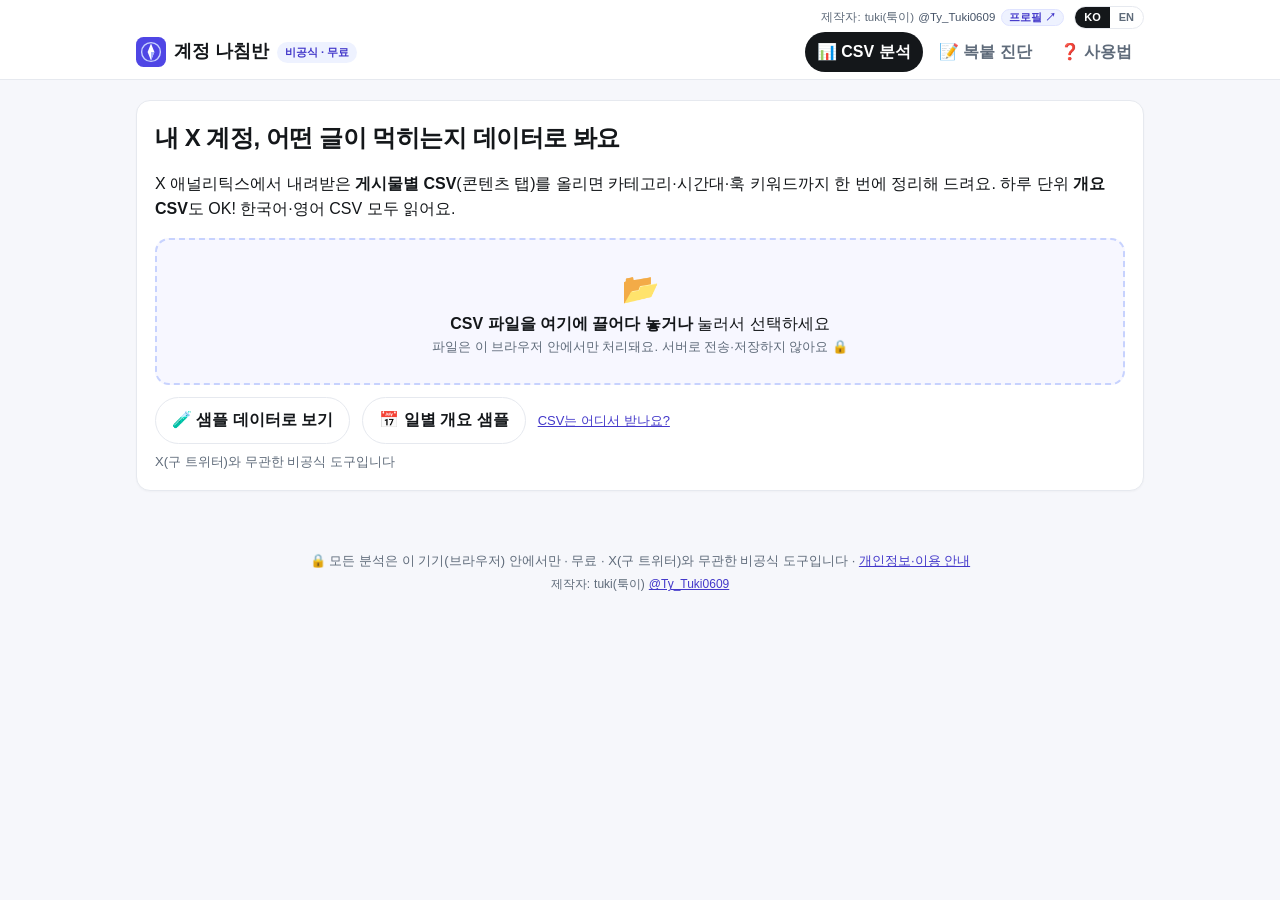
==== index.html @ ec32f2d4 "Publish Account Compass static site for GitHub Pages. Place the client-side site at the repository r" ====
<!doctype html>
<html lang="ko">
<head>
<meta charset="utf-8">
<meta name="viewport" content="width=device-width, initial-scale=1">
<title>계정 나침반 · X 애널리틱스 CSV 분석기 (비공식·무료)</title>
<meta name="description" content="X 애널리틱스 CSV를 브라우저 안에서만 분석해 계정 방향을 찾아주는 무료 비공식 도구. 파일은 어디에도 업로드되지 않아요.">
<link rel="icon" href="data:image/svg+xml,%3Csvg xmlns='http://www.w3.org/2000/svg' viewBox='0 0 32 32'%3E%3Crect width='32' height='32' rx='8' fill='%234f46e5'/%3E%3Cpath d='M16 6l4 10-4 10-4-10z' fill='%23fff'/%3E%3Cpath d='M16 16l4 0-4 10z' fill='%23c7d2fe'/%3E%3C/svg%3E">
<link rel="stylesheet" href="style.css">
</head>
<body>
<header class="top">
  <div class="wrap">
    <div class="topbar">
      <span class="credit"><span data-i18n="credit.by">제작자:</span> tuki(툭이) <span class="handle">@Ty_Tuki0609</span>
        <a class="credit-btn" href="https://x.com/Ty_Tuki0609" target="_blank" rel="noopener" data-i18n="credit.btn" data-i18n-title="credit.title">프로필 ↗</a></span>
      <div class="lang" data-lang-toggle role="group" aria-label="Language"></div>
    </div>
    <div class="top-in">
      <div class="brand"><span class="logo" aria-hidden="true"><svg viewBox="0 0 32 32" width="30" height="30"><rect width="32" height="32" rx="8" fill="#4f46e5"/><circle cx="16" cy="16" r="10" fill="none" stroke="#c7d2fe" stroke-width="1.5"/><path d="M16 7l3.6 9L16 25l-3.6-9z" fill="#fff"/><path d="M16 16h3.6L16 25z" fill="#a5b4fc"/></svg></span>
        <span data-i18n="brand.name">계정 나침반</span> <span class="tag" data-i18n="brand.tag">비공식 · 무료</span></div>
      <nav class="tabs" role="tablist">
        <button class="tab active" data-tab="csv" role="tab" aria-selected="true" data-i18n="tab.csv">📊 CSV 분석</button>
        <button class="tab" data-tab="diag" role="tab" aria-selected="false" data-i18n="tab.diag">📝 복붙 진단</button>
        <button class="tab" data-tab="help" role="tab" aria-selected="false" data-i18n="tab.help">❓ 사용법</button>
      </nav>
    </div>
  </div>
</header>
<noscript><div class="wrap"><div class="alert">이 도구는 JavaScript가 필요해요. / This tool needs JavaScript.</div></div></noscript>

<main class="wrap">
  <!-- CSV 분석 -->
  <section id="tab-csv" class="panel active">
    <div class="hero card">
      <h1 data-i18n="hero.h1"></h1>
      <p data-i18n-html="hero.p"></p>
      <div id="drop" class="drop" tabindex="0" role="button">
        <div class="drop-ic">📂</div>
        <div><b data-i18n="drop.title"></b> <span data-i18n="drop.title2"></span></div>
        <div class="muted small" data-i18n="drop.sub"></div>
        <input type="file" id="file" accept=".csv,text/csv,text/plain" hidden>
      </div>
      <div class="row gap wrap-row">
        <button id="btn-sample" class="btn ghost" data-sample="sample.csv" data-i18n="btn.sample"></button>
        <button id="btn-sample-ov" class="btn ghost" data-sample="sample_overview.csv" data-i18n="btn.sampleOv"></button>
        <a class="link small" href="#" data-goto="help" data-i18n="link.where"></a>
      </div>
      <p class="muted small unofficial" data-i18n="notice.unofficial"></p>
      <div id="csv-error" class="alert" hidden></div>
    </div>

    <div id="overview" hidden></div>

    <div id="results" hidden>
      <div id="sample-banner" class="banner" hidden data-i18n-html="results.sampleBanner"></div>
      <div id="col-info" class="muted small col-info"></div>
      <div id="reply-box" class="banner info" hidden></div>

      <h2 data-i18n="results.h.summary"></h2>
      <div id="summary" class="kpis"></div>

      <h2 data-i18n="results.h.suggest"></h2>
      <div id="suggest" class="cards2"></div>

      <h2 data-i18n="results.h.series"></h2>
      <div id="series" class="cards3"></div>

      <h2 data-i18n="results.h.cat"></h2>
      <p class="muted small" data-i18n="results.catNote"></p>
      <div id="cat-chart" class="chart"></div>
      <div class="tbl-wrap"><table id="cat-table" class="tbl"></table></div>

      <h2 data-i18n="results.h.rank"></h2>
      <div class="row gap wrap-row">
        <label class="small"><span data-i18n="rank.by"></span>
          <select id="rank-metric">
            <option value="imp" data-i18n="metric.imp"></option>
            <option value="likes" data-i18n="metric.likes"></option>
            <option value="bm" data-i18n="metric.bm"></option>
            <option value="er" data-i18n="metric.er"></option>
            <option value="nf" data-i18n="metric.nf"></option>
            <option value="prof" data-i18n="metric.prof"></option>
          </select>
        </label>
      </div>
      <div class="cards2">
        <div class="card"><h3 data-i18n="rank.top"></h3><ol id="top5" class="posts"></ol></div>
        <div class="card"><h3 data-i18n="rank.bottom"></h3><ol id="bottom5" class="posts"></ol></div>
      </div>

      <h2 data-i18n="results.h.heat"></h2>
      <div class="row gap wrap-row">
        <label class="small"><span data-i18n="heat.by"></span>
          <select id="heat-metric">
            <option value="likes" data-i18n="heat.m.likes"></option>
            <option value="imp" data-i18n="heat.m.imp"></option>
            <option value="n" data-i18n="heat.m.n"></option>
          </select>
        </label>
        <span id="time-src" class="muted small"></span>
      </div>
      <div id="heatmap" class="heat-wrap"></div>
      <div id="hour-blocks" class="chart"></div>

      <h2 data-i18n="results.h.hooks"></h2>
      <p class="muted small" data-i18n="results.hookNote"></p>
      <div class="tbl-wrap"><table id="hook-table" class="tbl"></table></div>

      <p class="muted small foot-note" data-i18n="results.footnote"></p>
    </div>
  </section>

  <!-- 복붙 진단 -->
  <section id="tab-diag" class="panel">
    <div class="card">
      <h1 data-i18n="diag.h1"></h1>
      <p data-i18n="diag.p"></p>
      <label class="lbl" for="d-text" data-i18n="diag.textLbl"></label>
      <textarea id="d-text" rows="8" data-i18n-placeholder="diag.placeholder"></textarea>
      <div class="counter muted small" id="d-count"></div>
      <div class="grid3">
        <label class="lbl"><span data-i18n="diag.hourLbl"></span>
          <select id="d-hour"></select>
        </label>
        <label class="lbl"><span data-i18n="diag.mediaLbl"></span>
          <select id="d-media">
            <option value="none" data-i18n="diag.media.optNone"></option>
            <option value="image" data-i18n="diag.media.optImage"></option>
            <option value="video" data-i18n="diag.media.optVideo"></option>
            <option value="gif" data-i18n="diag.media.optGif"></option>
          </select>
        </label>
        <label class="lbl"><span data-i18n="diag.kindLbl"></span>
          <select id="d-kind">
            <option value="post" data-i18n="diag.kind.post"></option>
            <option value="quote" data-i18n="diag.kind.quote"></option>
            <option value="thread" data-i18n="diag.kind.thread"></option>
          </select>
        </label>
      </div>
      <details class="opt">
        <summary data-i18n="diag.optSummary"></summary>
        <div class="grid3">
          <label class="lbl"><span data-i18n="diag.views"></span><input id="d-views" type="number" min="0" inputmode="numeric"></label>
          <label class="lbl"><span data-i18n="diag.likes"></span><input id="d-likes" type="number" min="0" inputmode="numeric"></label>
          <label class="lbl"><span data-i18n="diag.bm"></span><input id="d-bm" type="number" min="0" inputmode="numeric"></label>
        </div>
      </details>
      <div class="row gap"><button id="d-run" class="btn" data-i18n="diag.run"></button><button id="d-ex" class="btn ghost" data-i18n="diag.exBtn"></button></div>
    </div>
    <div id="d-result" hidden></div>
  </section>

  <!-- 사용법 -->
  <section id="tab-help" class="panel">
    <div class="card prose">
      <h1 data-i18n="howto.title"></h1>
      <p data-i18n-html="howto.intro"></p>
      <div class="paths">
        <a href="#path-a" class="path"><b data-i18n="howto.pathA.short"></b><span class="muted small" data-i18n="howto.pathA.who"></span></a>
        <a href="#path-b" class="path"><b data-i18n="howto.pathB.short"></b><span class="muted small" data-i18n="howto.pathB.who"></span></a>
      </div>
    </div>

    <h2 id="path-a" data-i18n="howto.pathA.h"></h2>
    <p class="ill-note" data-i18n="howto.illNote"></p>
    <ol class="steps">
      <li class="step card">
        <div class="step-n">1</div>
        <svg class="ill" viewBox="0 0 320 190" role="img" aria-hidden="true">
          <rect x="6" y="6" width="308" height="178" rx="10" fill="#fff" stroke="#cbd5e1"/>
          <path d="M6 16a10 10 0 0 1 10-10h288a10 10 0 0 1 10 10v16H6z" fill="#f1f5f9"/>
          <circle cx="20" cy="19" r="3.5" fill="#fca5a5"/><circle cx="31" cy="19" r="3.5" fill="#fcd34d"/><circle cx="42" cy="19" r="3.5" fill="#86efac"/>
          <rect x="56" y="11" width="190" height="16" rx="8" fill="#fff" stroke="#e2e8f0"/>
          <text x="66" y="22.5" font-size="9" fill="#475569">x.com/i/account_analytics</text>
          <text x="262" y="23" font-size="9" fill="#94a3b8" data-i18n="ill.pc">PC</text>
          <line x1="88" y1="32" x2="88" y2="184" stroke="#e2e8f0"/>
          <rect x="16" y="44" width="56" height="7" rx="3.5" fill="#e2e8f0"/><rect x="16" y="60" width="48" height="7" rx="3.5" fill="#e2e8f0"/><rect x="16" y="76" width="52" height="7" rx="3.5" fill="#e2e8f0"/>
          <rect x="12" y="90" width="72" height="20" rx="10" fill="#eef2ff" stroke="#4f46e5" stroke-width="1.5"/>
          <rect x="19" y="101" width="3" height="5" fill="#4f46e5"/><rect x="24" y="97" width="3" height="9" fill="#4f46e5"/><rect x="29" y="94" width="3" height="12" fill="#4f46e5"/>
          <text x="37" y="104" font-size="9" font-weight="700" fill="#3730a3" data-i18n="ill.analytics">애널리틱스</text>
          <rect x="16" y="120" width="44" height="7" rx="3.5" fill="#e2e8f0"/>
          <rect x="100" y="44" width="62" height="38" rx="6" fill="#f8fafc" stroke="#e2e8f0"/><rect x="170" y="44" width="62" height="38" rx="6" fill="#f8fafc" stroke="#e2e8f0"/><rect x="240" y="44" width="62" height="38" rx="6" fill="#f8fafc" stroke="#e2e8f0"/>
          <rect x="108" y="52" width="30" height="5" rx="2.5" fill="#cbd5e1"/><rect x="108" y="64" width="40" height="9" rx="3" fill="#94a3b8"/>
          <rect x="178" y="52" width="30" height="5" rx="2.5" fill="#cbd5e1"/><rect x="178" y="64" width="36" height="9" rx="3" fill="#94a3b8"/>
          <rect x="248" y="52" width="30" height="5" rx="2.5" fill="#cbd5e1"/><rect x="248" y="64" width="42" height="9" rx="3" fill="#94a3b8"/>
          <polyline points="102,160 130,140 158,148 186,118 214,128 242,104 270,112 300,96" fill="none" stroke="#a5b4fc" stroke-width="3" stroke-linecap="round" stroke-linejoin="round"/>
          <path d="M70 112l0 20 5-5 4 9 4-2-4-9 7 0z" fill="#111827" stroke="#fff" stroke-width="1.2"/>
        </svg>
        <h3 data-i18n="howto.a1.t"></h3><p class="small" data-i18n-html="howto.a1.d"></p>
      </li>
      <li class="step card">
        <div class="step-n">2</div>
        <svg class="ill" viewBox="0 0 320 190" role="img" aria-hidden="true">
          <rect x="6" y="6" width="308" height="178" rx="10" fill="#fff" stroke="#cbd5e1"/>
          <rect x="22" y="20" width="96" height="28" rx="14" fill="#f1f5f9"/>
          <text x="70" y="38" font-size="11" text-anchor="middle" fill="#475569" data-i18n="ill.overview">개요</text>
          <rect x="126" y="20" width="96" height="28" rx="14" fill="#eef2ff" stroke="#4f46e5" stroke-width="2"/>
          <text x="174" y="38" font-size="11" font-weight="700" text-anchor="middle" fill="#3730a3" data-i18n="ill.content">콘텐츠</text>
          <rect x="230" y="20" width="70" height="28" rx="14" fill="#f8fafc" stroke="#e2e8f0" stroke-dasharray="3 3"/>
          <g fill="#e2e8f0"><rect x="22" y="64" width="276" height="1"/><rect x="22" y="94" width="276" height="1"/><rect x="22" y="124" width="276" height="1"/><rect x="22" y="154" width="276" height="1"/></g>
          <g fill="#cbd5e1"><rect x="22" y="74" width="150" height="8" rx="4"/><rect x="22" y="104" width="120" height="8" rx="4"/><rect x="22" y="134" width="160" height="8" rx="4"/><rect x="22" y="164" width="100" height="8" rx="4"/></g>
          <g fill="#94a3b8"><rect x="214" y="74" width="30" height="8" rx="4"/><rect x="258" y="74" width="40" height="8" rx="4"/><rect x="214" y="104" width="30" height="8" rx="4"/><rect x="258" y="104" width="40" height="8" rx="4"/><rect x="214" y="134" width="30" height="8" rx="4"/><rect x="258" y="134" width="40" height="8" rx="4"/><rect x="214" y="164" width="30" height="8" rx="4"/><rect x="258" y="164" width="40" height="8" rx="4"/></g>
          <path d="M196 40l0 20 5-5 4 9 4-2-4-9 7 0z" fill="#111827" stroke="#fff" stroke-width="1.2"/>
        </svg>
        <h3 data-i18n="howto.a2.t"></h3><p class="small" data-i18n-html="howto.a2.d"></p>
      </li>
      <li class="step card">
        <div class="step-n">3</div>
        <svg class="ill" viewBox="0 0 320 190" role="img" aria-hidden="true">
          <rect x="6" y="6" width="308" height="178" rx="10" fill="#fff" stroke="#cbd5e1"/>
          <rect x="22" y="22" width="110" height="28" rx="8" fill="#fff" stroke="#cbd5e1"/>
          <text x="32" y="40" font-size="10.5" fill="#334155" data-i18n="ill.period">최근 28일</text><path d="M118 33l4 5 4-5" fill="none" stroke="#64748b" stroke-width="1.6"/>
          <rect x="190" y="20" width="110" height="32" rx="16" fill="#4f46e5"/>
          <path d="M208 28v10m-4-4l4 4 4-4M203 42h10" fill="none" stroke="#fff" stroke-width="1.8" stroke-linecap="round" stroke-linejoin="round"/>
          <text x="222" y="40" font-size="11" font-weight="700" fill="#fff" data-i18n="ill.export">내보내기</text>
          <rect x="186" y="16" width="118" height="40" rx="20" fill="none" stroke="#f59e0b" stroke-width="2" stroke-dasharray="4 3"/>
          <path d="M245 60 C 245 90, 200 95, 178 112" fill="none" stroke="#94a3b8" stroke-width="2" stroke-dasharray="5 4"/>
          <path d="M184 104l-7 9 11 1" fill="none" stroke="#94a3b8" stroke-width="2"/>
          <path d="M120 100h40l14 14v52a6 6 0 0 1-6 6h-48a6 6 0 0 1-6-6v-60a6 6 0 0 1 6-6z" fill="#f0fdf4" stroke="#16a34a" stroke-width="1.6"/>
          <path d="M160 100v14h14" fill="none" stroke="#16a34a" stroke-width="1.6"/>
          <rect x="122" y="130" width="40" height="16" rx="4" fill="#16a34a"/><text x="142" y="142" font-size="10" font-weight="800" text-anchor="middle" fill="#fff">CSV</text>
          <text x="144" y="186" font-size="9" text-anchor="middle" fill="#475569">.csv</text>
          <g fill="#e2e8f0"><rect x="22" y="70" width="70" height="7" rx="3.5"/><rect x="22" y="86" width="56" height="7" rx="3.5"/><rect x="22" y="102" width="64" height="7" rx="3.5"/></g>
        </svg>
        <h3 data-i18n="howto.a3.t"></h3><p class="small" data-i18n-html="howto.a3.d"></p>
      </li>
      <li class="step card">
        <div class="step-n">4</div>
        <svg class="ill" viewBox="0 0 320 190" role="img" aria-hidden="true">
          <rect x="6" y="6" width="308" height="178" rx="10" fill="#fff" stroke="#cbd5e1"/>
          <rect x="10" y="10" width="300" height="22" rx="8" fill="#f8fafc"/>
          <rect x="18" y="15" width="12" height="12" rx="3" fill="#4f46e5"/><text x="36" y="25" font-size="9.5" font-weight="700" fill="#334155" data-i18n="brand.name">계정 나침반</text>
          <rect x="30" y="46" width="260" height="120" rx="12" fill="#f5f5ff" stroke="#818cf8" stroke-width="2" stroke-dasharray="7 5"/>
          <text x="160" y="136" font-size="11" font-weight="700" text-anchor="middle" fill="#3730a3" data-i18n="ill.dropHere">여기에 끌어다 놓기</text>
          <text x="160" y="152" font-size="9" text-anchor="middle" fill="#64748b" data-i18n="ill.localOnly">브라우저 안에서만 처리 🔒</text>
          <g transform="translate(188 62) rotate(12)"><path d="M0 0h26l10 10v36a4 4 0 0 1-4 4H0a4 4 0 0 1-4-4V4a4 4 0 0 1 4-4z" fill="#f0fdf4" stroke="#16a34a" stroke-width="1.5"/><rect x="0" y="22" width="28" height="11" rx="3" fill="#16a34a"/><text x="14" y="30.5" font-size="7.5" font-weight="800" text-anchor="middle" fill="#fff">CSV</text></g>
          <path d="M150 72 C 160 80, 170 84, 182 86" fill="none" stroke="#94a3b8" stroke-width="2" stroke-dasharray="4 4"/>
          <path d="M140 88v22m-8-8l8 8 8-8" fill="none" stroke="#4f46e5" stroke-width="2.4" stroke-linecap="round" stroke-linejoin="round"/>
          <path d="M226 104l0 20 5-5 4 9 4-2-4-9 7 0z" fill="#111827" stroke="#fff" stroke-width="1.2"/>
        </svg>
        <h3 data-i18n="howto.a4.t"></h3><p class="small" data-i18n-html="howto.a4.d"></p>
      </li>
    </ol>
    <div class="note" data-i18n-html="howto.plan"></div>
    <div class="note" data-i18n-html="howto.pc"></div>
    <div class="note" data-i18n-html="howto.ovNote"></div>
    <div class="note" data-i18n-html="howto.timeNote"></div>
    <div class="row gap wrap-row"><button class="btn" data-goto="csv" data-i18n="howto.goCsv"></button></div>

    <h2 id="path-b" data-i18n="howto.pathB.h"></h2>
    <p class="ill-note" data-i18n="howto.illNote"></p>
    <ol class="steps steps3">
      <li class="step card">
        <div class="step-n">1</div>
        <svg class="ill" viewBox="0 0 320 190" role="img" aria-hidden="true">
          <rect x="6" y="6" width="308" height="178" rx="10" fill="#fff" stroke="#cbd5e1"/>
          <circle cx="34" cy="36" r="14" fill="#e2e8f0"/>
          <rect x="56" y="26" width="70" height="8" rx="4" fill="#94a3b8"/><rect x="132" y="26" width="50" height="8" rx="4" fill="#e2e8f0"/>
          <rect x="54" y="52" width="236" height="66" rx="4" fill="#dbeafe"/>
          <g fill="#64748b"><rect x="60" y="58" width="200" height="8" rx="4"/><rect x="60" y="74" width="220" height="8" rx="4"/><rect x="60" y="90" width="170" height="8" rx="4"/><rect x="60" y="106" width="120" height="8" rx="4"/></g>
          <g fill="#e2e8f0"><rect x="56" y="140" width="22" height="8" rx="4"/><rect x="110" y="140" width="22" height="8" rx="4"/><rect x="164" y="140" width="22" height="8" rx="4"/><rect x="218" y="140" width="22" height="8" rx="4"/></g>
          <rect x="196" y="118" width="104" height="30" rx="8" fill="#111827"/>
          <text x="248" y="137" font-size="10.5" font-weight="700" text-anchor="middle" fill="#fff" data-i18n="ill.copy">복사 (Ctrl+C)</text>
        </svg>
        <h3 data-i18n="howto.b1.t"></h3><p class="small" data-i18n-html="howto.b1.d"></p>
      </li>
      <li class="step card">
        <div class="step-n">2</div>
        <svg class="ill" viewBox="0 0 320 190" role="img" aria-hidden="true">
          <rect x="6" y="6" width="308" height="178" rx="10" fill="#fff" stroke="#cbd5e1"/>
          <rect x="18" y="16" width="98" height="24" rx="12" fill="#14171a"/>
          <text x="67" y="32" font-size="10" font-weight="700" text-anchor="middle" fill="#fff" data-i18n="ill.diagTab">복붙 진단</text>
          <rect x="18" y="50" width="284" height="88" rx="10" fill="#fff" stroke="#818cf8" stroke-width="2"/>
          <g fill="#94a3b8"><rect x="30" y="62" width="180" height="8" rx="4"/><rect x="30" y="78" width="220" height="8" rx="4"/><rect x="30" y="94" width="160" height="8" rx="4"/><rect x="30" y="110" width="110" height="8" rx="4"/></g>
          <rect x="144" y="108" width="2" height="14" fill="#4f46e5"/>
          <text x="232" y="128" font-size="10" fill="#64748b">Ctrl+V</text>
          <rect x="18" y="148" width="86" height="26" rx="13" fill="#4f46e5"/>
          <text x="61" y="165" font-size="10.5" font-weight="700" text-anchor="middle" fill="#fff" data-i18n="ill.diagRun">진단하기</text>
          <path d="M86 156l0 20 5-5 4 9 4-2-4-9 7 0z" fill="#111827" stroke="#fff" stroke-width="1.2"/>
        </svg>
        <h3 data-i18n="howto.b2.t"></h3><p class="small" data-i18n-html="howto.b2.d"></p>
      </li>
      <li class="step card">
        <div class="step-n">3</div>
        <svg class="ill" viewBox="0 0 320 190" role="img" aria-hidden="true">
          <rect x="6" y="6" width="308" height="178" rx="10" fill="#fff" stroke="#cbd5e1"/>
          <circle cx="66" cy="66" r="36" fill="none" stroke="#eef2f7" stroke-width="9"/>
          <circle cx="66" cy="66" r="36" fill="none" stroke="#17a34a" stroke-width="9" stroke-linecap="round" stroke-dasharray="226" stroke-dashoffset="41" transform="rotate(-90 66 66)"/>
          <text x="66" y="73" font-size="20" font-weight="800" text-anchor="middle" fill="#14171a">82</text>
          <rect x="120" y="44" width="150" height="10" rx="5" fill="#86efac"/><rect x="120" y="62" width="110" height="8" rx="4" fill="#e2e8f0"/>
          <g font-size="12"><text x="20" y="130">✅</text><text x="20" y="152">✅</text><text x="20" y="174">🟡</text></g>
          <g fill="#cbd5e1"><rect x="44" y="121" width="150" height="8" rx="4"/><rect x="44" y="143" width="120" height="8" rx="4"/><rect x="44" y="165" width="170" height="8" rx="4"/></g>
          <g font-size="10" fill="#64748b" text-anchor="end"><text x="300" y="129">30/30</text><text x="300" y="151">20/25</text><text x="300" y="173">9/15</text></g>
        </svg>
        <h3 data-i18n="howto.b3.t"></h3><p class="small" data-i18n-html="howto.b3.d"></p>
      </li>
    </ol>
    <div class="row gap wrap-row"><button class="btn" data-goto="diag" data-i18n="howto.goDiag"></button></div>

    <div class="card prose" style="margin-top:22px">
      <h3 data-i18n="howto.read.h"></h3>
      <ul><li data-i18n-html="howto.read.1"></li><li data-i18n-html="howto.read.2"></li><li data-i18n-html="howto.read.3"></li><li data-i18n-html="howto.read.4"></li></ul>
      <h3 data-i18n="howto.cols.h"></h3>
      <p class="small" data-i18n-html="howto.cols.p"></p>
      <h3 data-i18n="howto.privacy.h"></h3>
      <ul><li data-i18n-html="howto.privacy.1"></li><li data-i18n-html="howto.privacy.2"></li><li data-i18n-html="howto.privacy.3"></li></ul>
      <p class="small"><a href="privacy.html" data-i18n="footer.privacy"></a></p>
      <p class="muted small" data-i18n="notice.full"></p>
    </div>
  </section>
</main>
<footer class="wrap foot muted small">
  <div><span data-i18n="footer.local"></span> · <span data-i18n="notice.unofficial"></span> · <a href="privacy.html" data-i18n="footer.privacy"></a></div>
  <div class="credit foot-credit"><span data-i18n="credit.by">제작자:</span> tuki(툭이) <a href="https://x.com/Ty_Tuki0609" target="_blank" rel="noopener">@Ty_Tuki0609</a></div>
</footer>
<script src="i18n.js"></script>
<script src="samples.js"></script>
<script src="app.js"></script>
<script src="diag.js"></script>
<script src="overview.js"></script>
</body>
</html>
---- style.css ----
[hidden]{display:none!important}
:root{--bg:#f6f7fb;--card:#fff;--ink:#14171a;--muted:#5f6b7a;--line:#e6e9ef;--pri:#4f46e5;--pri2:#4338ca;--pri-soft:#eef2ff;--good:#17a34a;--bad:#e5484d;--warn:#f59e0b;--r:14px}
*{box-sizing:border-box}
html,body{margin:0;background:var(--bg);color:var(--ink);font-family:-apple-system,BlinkMacSystemFont,"Apple SD Gothic Neo","Pretendard","Noto Sans KR","Malgun Gothic","Segoe UI",sans-serif;line-height:1.55;-webkit-text-size-adjust:100%}
body{word-break:keep-all;overflow-wrap:anywhere}
a{color:var(--pri2)}
.wrap{max-width:1040px;margin:0 auto;padding:0 16px}
.mono{font-family:ui-monospace,SFMono-Regular,Menlo,Consolas,monospace;font-size:.92em;background:#f1f5f9;padding:0 4px;border-radius:4px}

/* 헤더 */
.top{position:sticky;top:0;z-index:10;background:rgba(255,255,255,.94);backdrop-filter:blur(8px);border-bottom:1px solid var(--line)}
.topbar{display:flex;justify-content:flex-end;align-items:center;gap:10px;padding-top:6px;font-size:11.5px;color:var(--muted)}
.credit{display:inline-flex;align-items:center;gap:4px;flex-wrap:wrap;line-height:1.3}
.credit .handle{color:#475569}
.credit-btn{display:inline-block;font-size:10.5px;font-weight:700;text-decoration:none;color:var(--pri2);background:var(--pri-soft);border:1px solid #dfe3ff;border-radius:99px;padding:1px 7px;margin-left:2px}
.credit-btn:hover{background:#e0e7ff}
.lang{display:inline-flex;border:1px solid var(--line);border-radius:99px;overflow:hidden;background:#fff}
.lang button{border:0;background:transparent;font:inherit;font-size:11px;font-weight:700;color:var(--muted);padding:2px 9px;cursor:pointer}
.lang button.on{background:var(--ink);color:#fff}
.top-in{display:flex;align-items:center;justify-content:space-between;gap:12px;min-height:50px;flex-wrap:wrap;padding-bottom:4px}
.brand{font-weight:800;font-size:18px;display:flex;align-items:center;gap:8px;color:var(--ink);text-decoration:none}
.logo{display:inline-grid;place-items:center;width:30px;height:30px}
.logo svg{display:block}
.tag{font-size:11px;font-weight:700;background:var(--pri-soft);color:var(--pri2);padding:2px 8px;border-radius:99px}
.tabs{display:flex;gap:4px}
.tab{border:0;background:transparent;padding:8px 12px;border-radius:99px;font:inherit;font-weight:600;color:var(--muted);cursor:pointer}
.tab.active{background:var(--ink);color:#fff}
.panel{display:none;padding:20px 0 40px}.panel.active{display:block}

.card{background:var(--card);border:1px solid var(--line);border-radius:var(--r);padding:18px;box-shadow:0 1px 2px rgba(0,0,0,.03)}
h1{font-size:24px;margin:0 0 6px;letter-spacing:-.02em}
h2{font-size:19px;margin:30px 0 10px;letter-spacing:-.01em}
h3{font-size:16px;margin:0 0 8px}
.muted{color:var(--muted)}.small{font-size:13px}
.row{display:flex;align-items:center}.gap{gap:12px}.wrap-row{flex-wrap:wrap;margin-bottom:8px}
.drop{margin:16px 0 12px;border:2px dashed #c7d2fe;border-radius:var(--r);padding:26px 16px;text-align:center;background:#f7f7ff;cursor:pointer;transition:.15s}
.drop:hover,.drop.over{background:var(--pri-soft);border-color:var(--pri)}
.drop-ic{font-size:30px}
.unofficial{margin:6px 0 0}
.btn{border:0;background:var(--pri);color:#fff;font:inherit;font-weight:700;padding:10px 16px;border-radius:99px;cursor:pointer}
.btn:hover{background:var(--pri2)}
.btn.ghost{background:#fff;color:var(--ink);border:1px solid var(--line)}
.btn.ghost:hover{background:#f1f3f7}
.alert{margin-top:12px;background:#fff1f1;border:1px solid #ffd0d0;color:#9b1c1c;padding:12px;border-radius:10px;font-size:14px;white-space:pre-wrap}
.banner{background:#fff8e6;border:1px solid #fde3a7;padding:10px 14px;border-radius:10px;margin:18px 0 6px;font-size:14px}
.banner.info{background:#f3f4ff;border-color:#dfe3ff}
.col-info .hint,.hint{color:#94a3b8}
.kpis{display:grid;grid-template-columns:repeat(auto-fit,minmax(150px,1fr));gap:10px}
.kpi{background:var(--card);border:1px solid var(--line);border-radius:var(--r);padding:14px}
.kpi .k{font-size:12.5px;color:var(--muted)}.kpi .v{font-size:24px;font-weight:800;letter-spacing:-.02em}.kpi .s{font-size:12px;color:var(--muted)}
.cards2{display:grid;grid-template-columns:repeat(auto-fit,minmax(300px,1fr));gap:12px}
.cards3{display:grid;grid-template-columns:repeat(auto-fit,minmax(240px,1fr));gap:12px}
.sug{border-left:4px solid var(--pri)}.sug .t{font-weight:700;margin-bottom:4px}.sug p{margin:0;font-size:14px}
.ser .n{font-size:12px;color:var(--pri2);font-weight:700}.ser .t{font-weight:800;margin:2px 0 6px}.ser p{margin:0;font-size:13.5px}
.tbl-wrap{overflow-x:auto;background:var(--card);border:1px solid var(--line);border-radius:var(--r)}
.tbl{width:100%;border-collapse:collapse;font-size:14px;min-width:560px}
.tbl th,.tbl td{padding:9px 12px;border-bottom:1px solid var(--line);text-align:right;white-space:nowrap}
.tbl th:first-child,.tbl td:first-child{text-align:left}
.tbl th{background:#fafbfd;font-size:12.5px;color:var(--muted);font-weight:700}
.tbl tr:last-child td{border-bottom:0}
.hi{color:var(--good);font-weight:800}.lo{color:var(--bad);font-weight:700}
.chip{display:inline-block;font-size:11.5px;font-weight:700;padding:1px 8px;border-radius:99px;background:#eef2f7;color:#3b4a5a;margin-right:4px}
.chart{background:var(--card);border:1px solid var(--line);border-radius:var(--r);padding:12px;margin:10px 0;overflow-x:auto}
.chart svg{display:block;max-width:100%;height:auto}
.posts{margin:0;padding-left:20px}.posts li{margin:0 0 10px;font-size:14px}
.posts .txt{display:-webkit-box;-webkit-line-clamp:2;-webkit-box-orient:vertical;overflow:hidden;white-space:pre-line}
.posts .meta{font-size:12px;color:var(--muted)}
.heat-wrap{overflow-x:auto;background:var(--card);border:1px solid var(--line);border-radius:var(--r);padding:12px}
.heat{display:grid;grid-template-columns:34px repeat(24,minmax(22px,1fr));gap:3px;min-width:640px;font-size:11px}
.heat .c{aspect-ratio:1;border-radius:4px;background:#f0f2f6;display:grid;place-items:center;font-size:10px;color:#fff}
.heat .h{text-align:center;color:var(--muted)}.heat .d{color:var(--muted);display:flex;align-items:center}
.legend{display:flex;align-items:center;gap:6px;margin-top:8px;font-size:12px;color:var(--muted);flex-wrap:wrap}
.legend i{display:inline-block;width:18px;height:10px;border-radius:3px}
select,input,textarea{font:inherit;border:1px solid var(--line);border-radius:10px;padding:8px 10px;background:#fff;color:var(--ink)}
textarea{width:100%;resize:vertical;min-height:150px}
.lbl{display:flex;flex-direction:column;gap:4px;font-size:13px;font-weight:600;margin-top:10px}
.lbl input{width:100%}
.grid3{display:grid;grid-template-columns:repeat(auto-fit,minmax(180px,1fr));gap:10px}
.counter{text-align:right;margin-top:4px}
.opt{margin:14px 0}.opt summary{cursor:pointer;font-size:14px;color:var(--pri2);font-weight:600}
.score{display:flex;align-items:center;gap:18px;flex-wrap:wrap}
.ring{width:110px;height:110px}
.grade{font-size:20px;font-weight:800}
.checks{list-style:none;padding:0;margin:14px 0 0}
.checks li{display:grid;grid-template-columns:28px 1fr auto;gap:8px;padding:10px 0;border-top:1px solid var(--line);font-size:14px}
.checks .pt{font-weight:700;color:var(--muted)}
.checks .fix{grid-column:2/4;font-size:13px;color:#334155;background:#f6f8fb;border-radius:8px;padding:8px 10px}
.prose ol,.prose ul{padding-left:20px}.prose li{margin:4px 0}.prose h3{margin-top:18px}
.note{background:#f7f7ff;border:1px solid #e0e3fb;border-radius:10px;padding:10px 12px;margin:10px 0;font-size:14px}
.foot{padding:20px 16px 40px;text-align:center;display:grid;gap:6px}
.foot-credit{justify-content:center;font-size:12px}
.foot-note{margin-top:20px}
#d-result{margin-top:14px}

/* 사용법 그림 */
.paths{display:grid;grid-template-columns:repeat(auto-fit,minmax(220px,1fr));gap:10px;margin-top:10px}
.path{display:flex;flex-direction:column;gap:2px;padding:12px 14px;border:1px solid var(--line);border-radius:12px;text-decoration:none;color:var(--ink);background:#fafbff}
.path:hover{border-color:var(--pri)}
.ill-note{font-size:12.5px;color:var(--muted);margin:-4px 0 10px}
.steps{list-style:none;padding:0;margin:0;display:grid;grid-template-columns:repeat(auto-fit,minmax(220px,1fr));gap:12px}
.step{position:relative;padding:14px}
.step h3{margin:10px 0 4px;font-size:15px}.step p{margin:0;color:#334155}
.step-n{position:absolute;top:8px;left:8px;width:24px;height:24px;border-radius:50%;background:var(--pri);color:#fff;font-weight:800;font-size:13px;display:grid;place-items:center;z-index:1}
.ill{display:block;width:100%;height:auto;border-radius:10px;background:#f8fafc}

@media (max-width:640px){
  h1{font-size:20px}.tabs{width:100%;justify-content:space-between}.tab{flex:1;padding:8px 4px;font-size:13.5px}
  .top-in{padding:2px 0 6px;min-height:0;gap:6px}.brand{font-size:16px}.kpi .v{font-size:20px}.card{padding:14px}
  .topbar{font-size:10.5px;gap:6px}.credit-btn{font-size:10px;padding:0 6px}
  .steps{grid-template-columns:1fr 1fr}.step{padding:10px}.step h3{font-size:14px}
}
@media (max-width:420px){.steps{grid-template-columns:1fr}}
h2,#results,#overview{scroll-margin-top:96px}

#reply-box{display:grid;gap:6px;margin-top:10px}.tgl{display:flex;gap:8px;align-items:flex-start;cursor:pointer;font-weight:600;flex-wrap:wrap}.tgl input{margin-top:3px;width:18px;height:18px}
.tgl .muted{flex-basis:100%;font-weight:400;padding-left:26px}
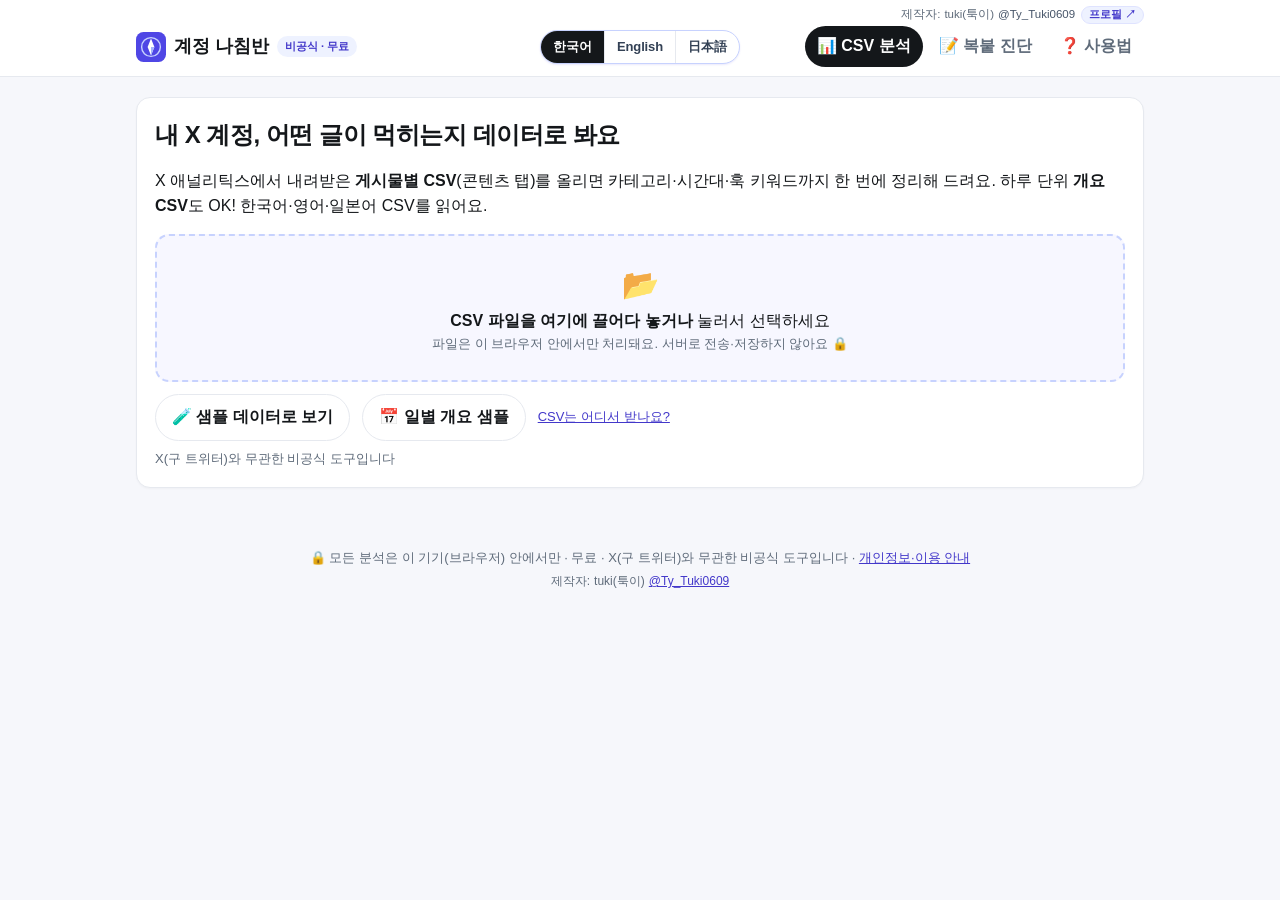
==== commit f683c319: "Add Japanese and keep the creator credit fully visible. Put a 한국어 / English / 日本語 control in the cen" ====
--- a/index.html
+++ b/index.html
@@ -14,11 +14,11 @@
     <div class="topbar">
       <span class="credit"><span data-i18n="credit.by">제작자:</span> tuki(툭이) <span class="handle">@Ty_Tuki0609</span>
         <a class="credit-btn" href="https://x.com/Ty_Tuki0609" target="_blank" rel="noopener" data-i18n="credit.btn" data-i18n-title="credit.title">프로필 ↗</a></span>
-      <div class="lang" data-lang-toggle role="group" aria-label="Language"></div>
     </div>
     <div class="top-in">
       <div class="brand"><span class="logo" aria-hidden="true"><svg viewBox="0 0 32 32" width="30" height="30"><rect width="32" height="32" rx="8" fill="#4f46e5"/><circle cx="16" cy="16" r="10" fill="none" stroke="#c7d2fe" stroke-width="1.5"/><path d="M16 7l3.6 9L16 25l-3.6-9z" fill="#fff"/><path d="M16 16h3.6L16 25z" fill="#a5b4fc"/></svg></span>
         <span data-i18n="brand.name">계정 나침반</span> <span class="tag" data-i18n="brand.tag">비공식 · 무료</span></div>
+      <div class="lang" data-lang-toggle role="group" aria-label="Language"></div>
       <nav class="tabs" role="tablist">
         <button class="tab active" data-tab="csv" role="tab" aria-selected="true" data-i18n="tab.csv">📊 CSV 분석</button>
         <button class="tab" data-tab="diag" role="tab" aria-selected="false" data-i18n="tab.diag">📝 복붙 진단</button>
@@ -27,7 +27,7 @@
     </div>
   </div>
 </header>
-<noscript><div class="wrap"><div class="alert">이 도구는 JavaScript가 필요해요. / This tool needs JavaScript.</div></div></noscript>
+<noscript><div class="wrap"><div class="alert">이 도구는 JavaScript가 필요해요. / This tool needs JavaScript. / このツールにはJavaScriptが必要です。</div></div></noscript>
 
 <main class="wrap">
   <!-- CSV 분석 -->
--- a/style.css
+++ b/style.css
@@ -1,23 +1,29 @@
 [hidden]{display:none!important}
 :root{--bg:#f6f7fb;--card:#fff;--ink:#14171a;--muted:#5f6b7a;--line:#e6e9ef;--pri:#4f46e5;--pri2:#4338ca;--pri-soft:#eef2ff;--good:#17a34a;--bad:#e5484d;--warn:#f59e0b;--r:14px}
 *{box-sizing:border-box}
-html,body{margin:0;background:var(--bg);color:var(--ink);font-family:-apple-system,BlinkMacSystemFont,"Apple SD Gothic Neo","Pretendard","Noto Sans KR","Malgun Gothic","Segoe UI",sans-serif;line-height:1.55;-webkit-text-size-adjust:100%}
+html,body{margin:0;background:var(--bg);color:var(--ink);font-family:-apple-system,BlinkMacSystemFont,"Apple SD Gothic Neo","Pretendard","Noto Sans KR","Malgun Gothic","Hiragino Sans","Hiragino Kaku Gothic ProN","Yu Gothic","YuGothic","Meiryo","Noto Sans JP","Noto Sans CJK JP","Segoe UI",sans-serif;line-height:1.55;-webkit-text-size-adjust:100%}
 body{word-break:keep-all;overflow-wrap:anywhere}
 a{color:var(--pri2)}
 .wrap{max-width:1040px;margin:0 auto;padding:0 16px}
 .mono{font-family:ui-monospace,SFMono-Regular,Menlo,Consolas,monospace;font-size:.92em;background:#f1f5f9;padding:0 4px;border-radius:4px}
 
-/* 헤더 */
+/* 헤더: 위쪽 작은 제작자 표시, 본줄은 로고 | 언어 | 탭 */
 .top{position:sticky;top:0;z-index:10;background:rgba(255,255,255,.94);backdrop-filter:blur(8px);border-bottom:1px solid var(--line)}
-.topbar{display:flex;justify-content:flex-end;align-items:center;gap:10px;padding-top:6px;font-size:11.5px;color:var(--muted)}
-.credit{display:inline-flex;align-items:center;gap:4px;flex-wrap:wrap;line-height:1.3}
+.topbar{display:flex;justify-content:flex-end;align-items:flex-start;gap:8px;padding-top:6px;font-size:11.5px;color:var(--muted);max-width:100%;min-width:0}
+.credit{display:inline-flex;align-items:center;justify-content:flex-end;gap:4px;flex-wrap:wrap;line-height:1.3;max-width:100%;min-width:0}
 .credit .handle{color:#475569}
-.credit-btn{display:inline-block;font-size:10.5px;font-weight:700;text-decoration:none;color:var(--pri2);background:var(--pri-soft);border:1px solid #dfe3ff;border-radius:99px;padding:1px 7px;margin-left:2px}
+.credit-btn{display:inline-block;font-size:10.5px;font-weight:700;text-decoration:none;color:var(--pri2);background:var(--pri-soft);border:1px solid #dfe3ff;border-radius:99px;padding:1px 7px;margin-left:2px;white-space:nowrap}
 .credit-btn:hover{background:#e0e7ff}
-.lang{display:inline-flex;border:1px solid var(--line);border-radius:99px;overflow:hidden;background:#fff}
-.lang button{border:0;background:transparent;font:inherit;font-size:11px;font-weight:700;color:var(--muted);padding:2px 9px;cursor:pointer}
+.lang{display:inline-flex;border:1px solid #c7d2fe;border-radius:99px;overflow:hidden;background:#fff;box-shadow:0 1px 2px rgba(79,70,229,.12);flex:0 1 auto;max-width:100%}
+.lang button{border:0;background:transparent;font:inherit;font-size:13px;font-weight:800;color:#334155;padding:6px 12px;cursor:pointer;white-space:nowrap;letter-spacing:-.01em}
+.lang button+button{border-left:1px solid var(--line)}
 .lang button.on{background:var(--ink);color:#fff}
-.top-in{display:flex;align-items:center;justify-content:space-between;gap:12px;min-height:50px;flex-wrap:wrap;padding-bottom:4px}
+.lang button:hover:not(.on){background:#eef2ff}
+.top-in{display:grid;grid-template-columns:minmax(0,1fr) auto minmax(0,1fr);align-items:center;column-gap:12px;row-gap:6px;min-height:52px;padding:2px 0 8px}
+.brand{justify-self:start;min-width:0}
+.top-in>.lang{justify-self:center}
+.tabs{justify-self:end;min-width:0}
+.back-link{justify-self:end;white-space:nowrap}
 .brand{font-weight:800;font-size:18px;display:flex;align-items:center;gap:8px;color:var(--ink);text-decoration:none}
 .logo{display:inline-grid;place-items:center;width:30px;height:30px}
 .logo svg{display:block}
@@ -103,10 +109,18 @@
 .step-n{position:absolute;top:8px;left:8px;width:24px;height:24px;border-radius:50%;background:var(--pri);color:#fff;font-weight:800;font-size:13px;display:grid;place-items:center;z-index:1}
 .ill{display:block;width:100%;height:auto;border-radius:10px;background:#f8fafc}
 
+@media (max-width:980px){
+  .top-in{display:flex;flex-wrap:wrap;align-items:center;justify-content:space-between;min-height:0;gap:6px 8px}
+  .brand{flex:1 1 auto}
+  .top-in>.lang{order:3;flex:1 1 100%;justify-content:center}
+  .tabs{order:4;width:100%;justify-content:space-between}
+  .back-link{order:2;margin-left:auto}
+}
 @media (max-width:640px){
   h1{font-size:20px}.tabs{width:100%;justify-content:space-between}.tab{flex:1;padding:8px 4px;font-size:13.5px}
   .top-in{padding:2px 0 6px;min-height:0;gap:6px}.brand{font-size:16px}.kpi .v{font-size:20px}.card{padding:14px}
   .topbar{font-size:10.5px;gap:6px}.credit-btn{font-size:10px;padding:0 6px}
+  .lang button{font-size:12.5px;padding:5px 10px}
   .steps{grid-template-columns:1fr 1fr}.step{padding:10px}.step h3{font-size:14px}
 }
 @media (max-width:420px){.steps{grid-template-columns:1fr}}
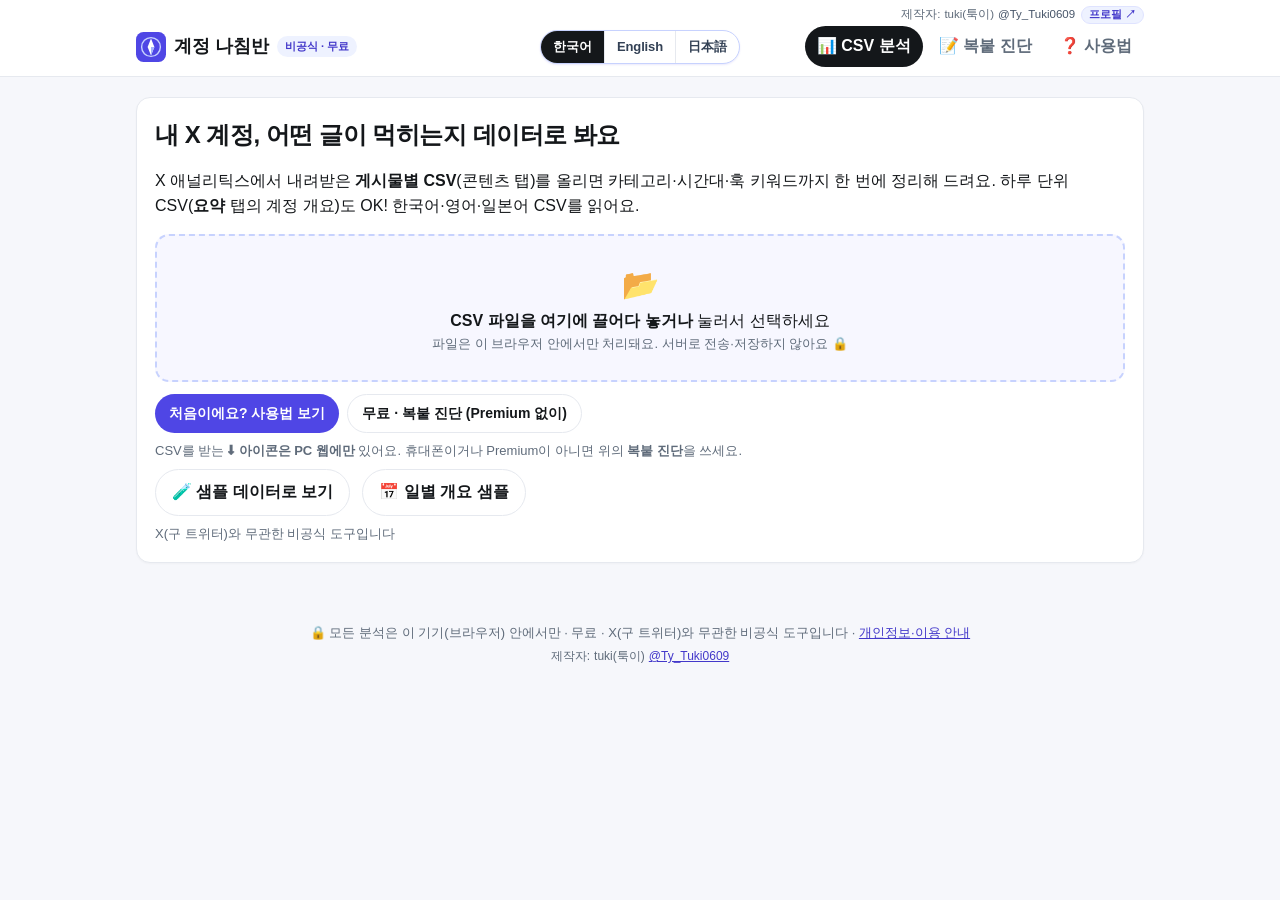
==== commit e3d6e0e0: "Show beginners the analytics download icon and add a link card. The how-to now points at the round d" ====
--- a/index.html
+++ b/index.html
@@ -3,8 +3,26 @@
 <head>
 <meta charset="utf-8">
 <meta name="viewport" content="width=device-width, initial-scale=1">
-<title>계정 나침반 · X 애널리틱스 CSV 분석기 (비공식·무료)</title>
-<meta name="description" content="X 애널리틱스 CSV를 브라우저 안에서만 분석해 계정 방향을 찾아주는 무료 비공식 도구. 파일은 어디에도 업로드되지 않아요.">
+<title>계정 나침반 · 내 X 계정, 데이터로 3분 진단</title>
+<meta name="description" content="무료 · 가입 없음 · 브라우저에서만 처리. X 애널리틱스 CSV로 계정 방향을 찾아요. 비공식 도구.">
+<meta property="og:type" content="website">
+<meta property="og:site_name" content="계정 나침반">
+<meta property="og:title" content="내 X 계정, 데이터로 3분 진단">
+<meta property="og:description" content="무료 · 가입 없음 · 브라우저에서만 처리. X 애널리틱스 CSV로 계정 방향을 찾아요. 비공식 도구.">
+<meta property="og:url" content="https://tuki0609.github.io/account-compass/">
+<meta property="og:image" content="https://tuki0609.github.io/account-compass/og-image.png">
+<meta property="og:image:width" content="1200">
+<meta property="og:image:height" content="630">
+<meta property="og:image:alt" content="계정 나침반: 내 X 계정, 데이터로 3분 진단. 무료, 가입 없음, 브라우저에서만 처리. 비공식 도구.">
+<meta property="og:locale" content="ko_KR">
+<meta property="og:locale:alternate" content="en_US">
+<meta property="og:locale:alternate" content="ja_JP">
+<meta name="twitter:card" content="summary_large_image">
+<meta name="twitter:title" content="내 X 계정, 데이터로 3분 진단">
+<meta name="twitter:description" content="무료 · 가입 없음 · 브라우저에서만 처리. X 애널리틱스 CSV로 계정 방향을 찾아요. 비공식 도구.">
+<meta name="twitter:image" content="https://tuki0609.github.io/account-compass/og-image.png">
+<meta name="twitter:image:alt" content="계정 나침반: 내 X 계정, 데이터로 3분 진단. 무료, 가입 없음, 브라우저에서만 처리. 비공식 도구.">
+<meta name="twitter:creator" content="@Ty_Tuki0609">
 <link rel="icon" href="data:image/svg+xml,%3Csvg xmlns='http://www.w3.org/2000/svg' viewBox='0 0 32 32'%3E%3Crect width='32' height='32' rx='8' fill='%234f46e5'/%3E%3Cpath d='M16 6l4 10-4 10-4-10z' fill='%23fff'/%3E%3Cpath d='M16 16l4 0-4 10z' fill='%23c7d2fe'/%3E%3C/svg%3E">
 <link rel="stylesheet" href="style.css">
 </head>
@@ -41,10 +59,14 @@
         <div class="muted small" data-i18n="drop.sub"></div>
         <input type="file" id="file" accept=".csv,text/csv,text/plain" hidden>
       </div>
+      <div class="beginner">
+        <a class="beginner-cta" href="#" data-goto="help" data-i18n="home.howto">처음이에요? 사용법 보기</a>
+        <a class="beginner-cta alt" href="#" data-goto="diag" data-i18n="home.diag">무료 · 복붙 진단 (Premium 없이)</a>
+      </div>
+      <p class="muted small beginner-note" data-i18n-html="home.note"></p>
       <div class="row gap wrap-row">
         <button id="btn-sample" class="btn ghost" data-sample="sample.csv" data-i18n="btn.sample"></button>
         <button id="btn-sample-ov" class="btn ghost" data-sample="sample_overview.csv" data-i18n="btn.sampleOv"></button>
-        <a class="link small" href="#" data-goto="help" data-i18n="link.where"></a>
       </div>
       <p class="muted small unofficial" data-i18n="notice.unofficial"></p>
       <div id="csv-error" class="alert" hidden></div>
@@ -162,6 +184,7 @@
         <a href="#path-b" class="path"><b data-i18n="howto.pathB.short"></b><span class="muted small" data-i18n="howto.pathB.who"></span></a>
       </div>
     </div>
+    <div class="note warn" data-i18n-html="howto.pc"></div>
 
     <h2 id="path-a" data-i18n="howto.pathA.h"></h2>
     <p class="ill-note" data-i18n="howto.illNote"></p>
@@ -190,39 +213,58 @@
         </svg>
         <h3 data-i18n="howto.a1.t"></h3><p class="small" data-i18n-html="howto.a1.d"></p>
       </li>
-      <li class="step card">
+      <li class="step card wide">
         <div class="step-n">2</div>
-        <svg class="ill" viewBox="0 0 320 190" role="img" aria-hidden="true">
-          <rect x="6" y="6" width="308" height="178" rx="10" fill="#fff" stroke="#cbd5e1"/>
-          <rect x="22" y="20" width="96" height="28" rx="14" fill="#f1f5f9"/>
-          <text x="70" y="38" font-size="11" text-anchor="middle" fill="#475569" data-i18n="ill.overview">개요</text>
-          <rect x="126" y="20" width="96" height="28" rx="14" fill="#eef2ff" stroke="#4f46e5" stroke-width="2"/>
-          <text x="174" y="38" font-size="11" font-weight="700" text-anchor="middle" fill="#3730a3" data-i18n="ill.content">콘텐츠</text>
-          <rect x="230" y="20" width="70" height="28" rx="14" fill="#f8fafc" stroke="#e2e8f0" stroke-dasharray="3 3"/>
-          <g fill="#e2e8f0"><rect x="22" y="64" width="276" height="1"/><rect x="22" y="94" width="276" height="1"/><rect x="22" y="124" width="276" height="1"/><rect x="22" y="154" width="276" height="1"/></g>
-          <g fill="#cbd5e1"><rect x="22" y="74" width="150" height="8" rx="4"/><rect x="22" y="104" width="120" height="8" rx="4"/><rect x="22" y="134" width="160" height="8" rx="4"/><rect x="22" y="164" width="100" height="8" rx="4"/></g>
-          <g fill="#94a3b8"><rect x="214" y="74" width="30" height="8" rx="4"/><rect x="258" y="74" width="40" height="8" rx="4"/><rect x="214" y="104" width="30" height="8" rx="4"/><rect x="258" y="104" width="40" height="8" rx="4"/><rect x="214" y="134" width="30" height="8" rx="4"/><rect x="258" y="134" width="40" height="8" rx="4"/><rect x="214" y="164" width="30" height="8" rx="4"/><rect x="258" y="164" width="40" height="8" rx="4"/></g>
-          <path d="M196 40l0 20 5-5 4 9 4-2-4-9 7 0z" fill="#111827" stroke="#fff" stroke-width="1.2"/>
+        <svg class="ill" viewBox="0 0 640 220" role="img" aria-hidden="true">
+          <rect x="4" y="4" width="632" height="212" rx="12" fill="#fff" stroke="#cbd5e1"/>
+          <text x="20" y="36" font-size="18" font-weight="800" fill="#0f1419" data-i18n="ill.analytics">애널리틱스</text>
+          <line x1="16" y1="108" x2="624" y2="108" stroke="#e6e9ef"/>
+          <text x="68" y="86" font-size="15" text-anchor="middle" fill="#64748b" data-i18n="ill.tabSum">요약</text>
+          <text x="158" y="86" font-size="14" text-anchor="middle" fill="#64748b" data-i18n="ill.tabAud">오디언스</text>
+          <rect x="236" y="62" width="108" height="40" rx="8" fill="#fff7ed" stroke="#f59e0b" stroke-width="2.4"/>
+          <text x="290" y="88" font-size="15" font-weight="800" text-anchor="middle" fill="#0f1419" data-i18n="ill.content">콘텐츠</text>
+          <rect x="252" y="104" width="76" height="4" rx="2" fill="#4f46e5"/>
+          <text x="404" y="86" font-size="15" text-anchor="middle" fill="#64748b" data-i18n="ill.tabVideo">동영상</text>
+          <text x="508" y="86" font-size="15" text-anchor="middle" fill="#64748b" data-i18n="ill.tabLive">라이브</text>
+          <text x="596" y="86" font-size="15" text-anchor="middle" fill="#64748b" data-i18n="ill.tabSpace">스페이스</text>
+          <path d="M290 118v22" stroke="#4f46e5" stroke-width="2.2" fill="none"/>
+          <path d="M282 132l8 12 8-12" fill="#4f46e5"/>
+          <text x="318" y="164" font-size="16" font-weight="800" fill="#3730a3" data-i18n="ill.forPosts">👉 글별 CSV는 이 탭</text>
+          <g fill="#e2e8f0"><rect x="20" y="182" width="250" height="8" rx="4"/><rect x="290" y="182" width="140" height="8" rx="4"/></g>
+          <g fill="#cbd5e1"><rect x="450" y="182" width="70" height="8" rx="4"/><rect x="534" y="182" width="86" height="8" rx="4"/></g>
         </svg>
         <h3 data-i18n="howto.a2.t"></h3><p class="small" data-i18n-html="howto.a2.d"></p>
       </li>
-      <li class="step card">
+      <li class="step card wide">
         <div class="step-n">3</div>
-        <svg class="ill" viewBox="0 0 320 190" role="img" aria-hidden="true">
-          <rect x="6" y="6" width="308" height="178" rx="10" fill="#fff" stroke="#cbd5e1"/>
-          <rect x="22" y="22" width="110" height="28" rx="8" fill="#fff" stroke="#cbd5e1"/>
-          <text x="32" y="40" font-size="10.5" fill="#334155" data-i18n="ill.period">최근 28일</text><path d="M118 33l4 5 4-5" fill="none" stroke="#64748b" stroke-width="1.6"/>
-          <rect x="190" y="20" width="110" height="32" rx="16" fill="#4f46e5"/>
-          <path d="M208 28v10m-4-4l4 4 4-4M203 42h10" fill="none" stroke="#fff" stroke-width="1.8" stroke-linecap="round" stroke-linejoin="round"/>
-          <text x="222" y="40" font-size="11" font-weight="700" fill="#fff" data-i18n="ill.export">내보내기</text>
-          <rect x="186" y="16" width="118" height="40" rx="20" fill="none" stroke="#f59e0b" stroke-width="2" stroke-dasharray="4 3"/>
-          <path d="M245 60 C 245 90, 200 95, 178 112" fill="none" stroke="#94a3b8" stroke-width="2" stroke-dasharray="5 4"/>
-          <path d="M184 104l-7 9 11 1" fill="none" stroke="#94a3b8" stroke-width="2"/>
-          <path d="M120 100h40l14 14v52a6 6 0 0 1-6 6h-48a6 6 0 0 1-6-6v-60a6 6 0 0 1 6-6z" fill="#f0fdf4" stroke="#16a34a" stroke-width="1.6"/>
-          <path d="M160 100v14h14" fill="none" stroke="#16a34a" stroke-width="1.6"/>
-          <rect x="122" y="130" width="40" height="16" rx="4" fill="#16a34a"/><text x="142" y="142" font-size="10" font-weight="800" text-anchor="middle" fill="#fff">CSV</text>
-          <text x="144" y="186" font-size="9" text-anchor="middle" fill="#475569">.csv</text>
-          <g fill="#e2e8f0"><rect x="22" y="70" width="70" height="7" rx="3.5"/><rect x="22" y="86" width="56" height="7" rx="3.5"/><rect x="22" y="102" width="64" height="7" rx="3.5"/></g>
+        <svg class="ill" viewBox="0 0 640 240" role="img" aria-hidden="true">
+          <rect x="4" y="4" width="632" height="232" rx="12" fill="#fff" stroke="#cbd5e1"/>
+          <text x="20" y="36" font-size="18" font-weight="800" fill="#0f1419" data-i18n="ill.account">계정 개요</text>
+          <rect x="20" y="54" width="124" height="36" rx="18" fill="#fff" stroke="#e2e8f0"/>
+          <circle cx="42" cy="72" r="8" fill="none" stroke="#64748b" stroke-width="1.5"/>
+          <path d="M38.4 72.2l2.6 2.6 5-5.2" fill="none" stroke="#64748b" stroke-width="1.5" stroke-linecap="round" stroke-linejoin="round"/>
+          <text x="56" y="77" font-size="13" fill="#334155" data-i18n="ill.verified">인증됨</text>
+          <circle cx="176" cy="72" r="17" fill="#fff" stroke="#e2e8f0"/>
+          <rect x="167" y="66" width="18" height="13" rx="2" fill="none" stroke="#0f1419" stroke-width="1.5"/>
+          <line x1="167" y1="71" x2="185" y2="71" stroke="#0f1419" stroke-width="1.3"/>
+          <line x1="172" y1="62" x2="172" y2="68" stroke="#0f1419" stroke-width="1.5" stroke-linecap="round"/>
+          <line x1="181" y1="62" x2="181" y2="68" stroke="#0f1419" stroke-width="1.5" stroke-linecap="round"/>
+          <g font-size="14" font-weight="700" text-anchor="middle">
+            <rect x="204" y="54" width="52" height="36" rx="18" fill="#fff" stroke="#e2e8f0"/><text x="230" y="77" fill="#334155">7D</text>
+            <rect x="264" y="54" width="52" height="36" rx="18" fill="#fff" stroke="#e2e8f0"/><text x="290" y="77" fill="#334155">2W</text>
+            <rect x="324" y="54" width="52" height="36" rx="18" fill="#0f1419"/><text x="350" y="77" fill="#fff">4W</text>
+            <rect x="384" y="54" width="52" height="36" rx="18" fill="#fff" stroke="#e2e8f0"/><text x="410" y="77" fill="#334155">3M</text>
+            <rect x="444" y="54" width="48" height="36" rx="18" fill="#fff" stroke="#e2e8f0"/><text x="468" y="77" fill="#334155">1Y</text>
+          </g>
+          <circle cx="568" cy="72" r="18" fill="#fff" stroke="#cfd6dd" stroke-width="1.6"/>
+          <path d="M568 60.5v11" fill="none" stroke="#0f1419" stroke-width="2" stroke-linecap="round"/>
+          <path d="M563.4 67.6 568 72.2l4.6-4.6" fill="none" stroke="#0f1419" stroke-width="2" stroke-linecap="round" stroke-linejoin="round"/>
+          <path d="M560 75.4h16v5a1.3 1.3 0 0 1-1.3 1.3h-13.4a1.3 1.3 0 0 1-1.3-1.3z" fill="none" stroke="#0f1419" stroke-width="2" stroke-linejoin="round"/>
+          <circle cx="568" cy="72" r="28" fill="none" stroke="#f59e0b" stroke-width="2.6" stroke-dasharray="4 3"/>
+          <text x="40" y="168" font-size="18" font-weight="800" fill="#3730a3" data-i18n="ill.tapDl">⬇ 이 아이콘</text>
+          <path d="M200 158 C 340 158, 500 130, 560 104" fill="none" stroke="#4f46e5" stroke-width="2.8" stroke-linecap="round"/>
+          <path d="M548 112l10-16 14 10z" fill="#4f46e5"/>
+          <text x="40" y="206" font-size="15" fill="#475569" data-i18n="ill.csvDown">파일이 받아져요</text>
         </svg>
         <h3 data-i18n="howto.a3.t"></h3><p class="small" data-i18n-html="howto.a3.d"></p>
       </li>
@@ -244,7 +286,6 @@
       </li>
     </ol>
     <div class="note" data-i18n-html="howto.plan"></div>
-    <div class="note" data-i18n-html="howto.pc"></div>
     <div class="note" data-i18n-html="howto.ovNote"></div>
     <div class="note" data-i18n-html="howto.timeNote"></div>
     <div class="row gap wrap-row"><button class="btn" data-goto="csv" data-i18n="howto.goCsv"></button></div>
--- a/style.css
+++ b/style.css
@@ -40,6 +40,13 @@
 .muted{color:var(--muted)}.small{font-size:13px}
 .row{display:flex;align-items:center}.gap{gap:12px}.wrap-row{flex-wrap:wrap;margin-bottom:8px}
 .drop{margin:16px 0 12px;border:2px dashed #c7d2fe;border-radius:var(--r);padding:26px 16px;text-align:center;background:#f7f7ff;cursor:pointer;transition:.15s}
+.beginner{display:flex;flex-wrap:wrap;gap:8px;margin:2px 0 8px}
+.beginner-cta{display:inline-flex;align-items:center;justify-content:center;gap:6px;border-radius:99px;padding:9px 14px;font-weight:800;font-size:14px;line-height:1.35;text-decoration:none;background:var(--pri);color:#fff}
+.beginner-cta:hover{background:var(--pri2)}
+.beginner-cta.alt{background:#fff;color:var(--ink);border:1px solid var(--line)}
+.beginner-cta.alt:hover{background:#f7f7ff;border-color:var(--pri)}
+.beginner-note{margin:0 0 8px}
+.dl-ico{display:inline-block;vertical-align:-4px;margin:0 2px}
 .drop:hover,.drop.over{background:var(--pri-soft);border-color:var(--pri)}
 .drop-ic{font-size:30px}
 .unofficial{margin:6px 0 0}
@@ -93,6 +100,7 @@
 .checks .fix{grid-column:2/4;font-size:13px;color:#334155;background:#f6f8fb;border-radius:8px;padding:8px 10px}
 .prose ol,.prose ul{padding-left:20px}.prose li{margin:4px 0}.prose h3{margin-top:18px}
 .note{background:#f7f7ff;border:1px solid #e0e3fb;border-radius:10px;padding:10px 12px;margin:10px 0;font-size:14px}
+.note.warn{background:#fff7ed;border:1px solid #fdba74;border-radius:12px;padding:12px 14px;margin:12px 0}
 .foot{padding:20px 16px 40px;text-align:center;display:grid;gap:6px}
 .foot-credit{justify-content:center;font-size:12px}
 .foot-note{margin-top:20px}
@@ -108,6 +116,9 @@
 .step h3{margin:10px 0 4px;font-size:15px}.step p{margin:0;color:#334155}
 .step-n{position:absolute;top:8px;left:8px;width:24px;height:24px;border-radius:50%;background:var(--pri);color:#fff;font-weight:800;font-size:13px;display:grid;place-items:center;z-index:1}
 .ill{display:block;width:100%;height:auto;border-radius:10px;background:#f8fafc}
+.ill text{font-family:inherit}
+.step.wide{grid-column:1 / -1}
+.step.wide .ill{max-width:680px}
 
 @media (max-width:980px){
   .top-in{display:flex;flex-wrap:wrap;align-items:center;justify-content:space-between;min-height:0;gap:6px 8px}
@@ -122,6 +133,7 @@
   .topbar{font-size:10.5px;gap:6px}.credit-btn{font-size:10px;padding:0 6px}
   .lang button{font-size:12.5px;padding:5px 10px}
   .steps{grid-template-columns:1fr 1fr}.step{padding:10px}.step h3{font-size:14px}
+  .beginner-cta{flex:1 1 100%}
 }
 @media (max-width:420px){.steps{grid-template-columns:1fr}}
 h2,#results,#overview{scroll-margin-top:96px}
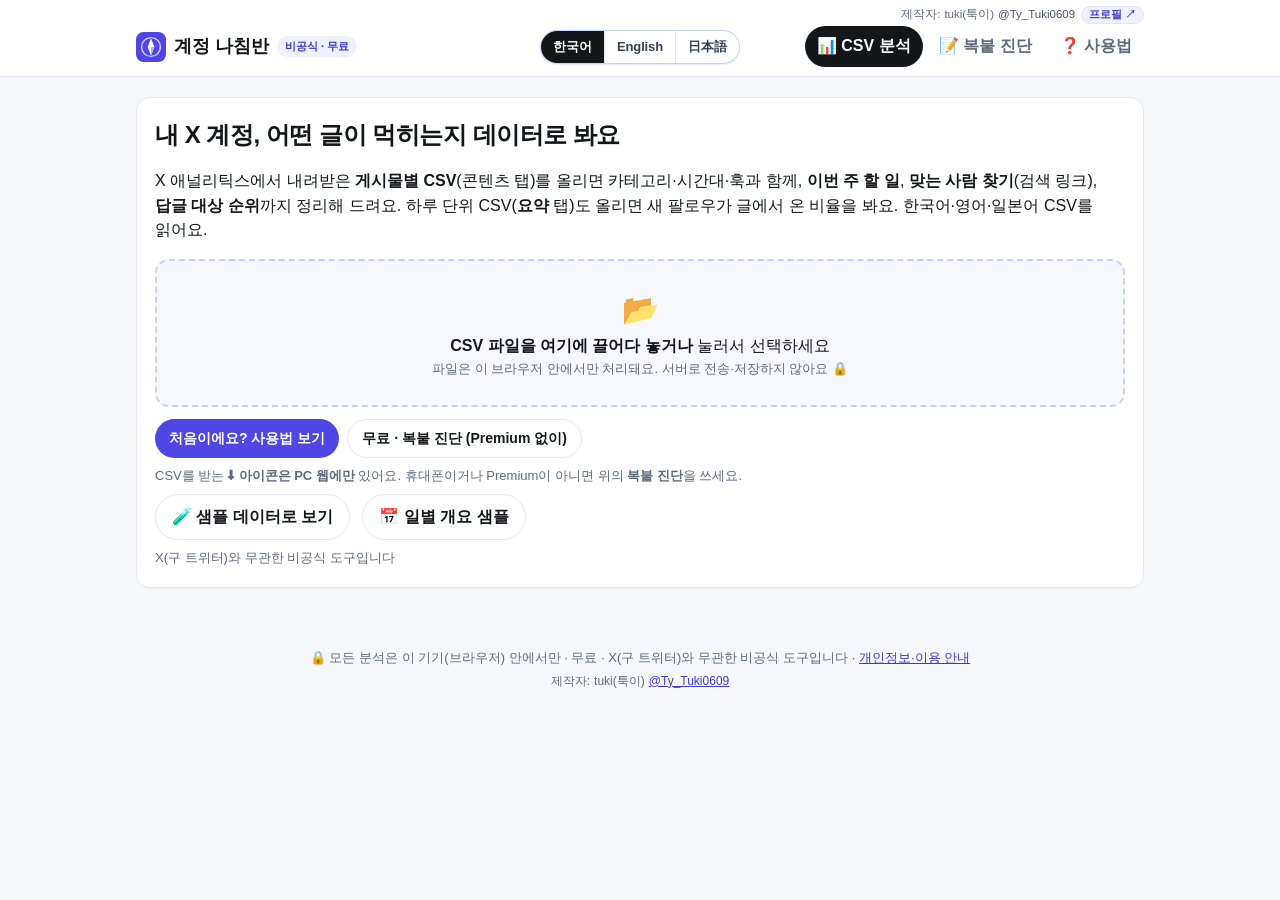
==== commit 30488949: "Add actionable direction sections (weekly actions, follow share, find fitting people, reply targets)" ====
--- a/index.html
+++ b/index.html
@@ -77,10 +77,32 @@
     <div id="results" hidden>
       <div id="sample-banner" class="banner" hidden data-i18n-html="results.sampleBanner"></div>
       <div id="col-info" class="muted small col-info"></div>
+
+      <div id="actions-block">
+      <h2 data-i18n="results.h.actions"></h2>
+      <p class="muted small" data-i18n="act.note"></p>
+      <div id="actions" class="actions"></div>
+      </div>
+
+      <div id="follow-block">
+      <h2 data-i18n="results.h.fsrc"></h2>
+      <div id="follow-src"></div>
+      </div>
+
       <div id="reply-box" class="banner info" hidden></div>
 
       <h2 data-i18n="results.h.summary"></h2>
       <div id="summary" class="kpis"></div>
+
+      <div id="fit-block">
+      <h2 data-i18n="results.h.fit"></h2>
+      <div id="fit"></div>
+      </div>
+
+      <div id="rtarget-block">
+      <h2 data-i18n="results.h.rtarget"></h2>
+      <div id="rtarget"></div>
+      </div>
 
       <h2 data-i18n="results.h.suggest"></h2>
       <div id="suggest" class="cards2"></div>
@@ -342,7 +364,7 @@
 
     <div class="card prose" style="margin-top:22px">
       <h3 data-i18n="howto.read.h"></h3>
-      <ul><li data-i18n-html="howto.read.1"></li><li data-i18n-html="howto.read.2"></li><li data-i18n-html="howto.read.3"></li><li data-i18n-html="howto.read.4"></li></ul>
+      <ul><li data-i18n-html="howto.read.1"></li><li data-i18n-html="howto.read.2"></li><li data-i18n-html="howto.read.3"></li><li data-i18n-html="howto.read.4"></li><li data-i18n-html="howto.read.5"></li></ul>
       <h3 data-i18n="howto.cols.h"></h3>
       <p class="small" data-i18n-html="howto.cols.p"></p>
       <h3 data-i18n="howto.privacy.h"></h3>
--- a/style.css
+++ b/style.css
@@ -55,6 +55,28 @@
 .btn.ghost{background:#fff;color:var(--ink);border:1px solid var(--line)}
 .btn.ghost:hover{background:#f1f3f7}
 .alert{margin-top:12px;background:#fff1f1;border:1px solid #ffd0d0;color:#9b1c1c;padding:12px;border-radius:10px;font-size:14px;white-space:pre-wrap}
+.actions{display:grid;grid-template-columns:repeat(3,minmax(0,1fr));gap:12px;margin:0 0 8px}
+.action{background:var(--card);border:1px solid var(--line);border-radius:var(--r);padding:14px 14px 12px;border-top:4px solid var(--pri);min-width:0}
+.action .n{font-size:12px;font-weight:800;color:var(--pri2)}
+.action .t{font-weight:800;margin:2px 0 6px;font-size:15.5px}
+.action p{margin:0;font-size:13.5px}
+.fsrc-grid{display:grid;grid-template-columns:repeat(auto-fit,minmax(180px,1fr));gap:10px;margin:8px 0}
+.fsrc{background:var(--card);border:1px solid var(--line);border-radius:var(--r);padding:12px 14px}
+.fsrc .k{font-size:12.5px;color:var(--muted)}
+.fsrc .v{font-size:26px;font-weight:800;letter-spacing:-.02em}
+.fsrc .s{font-size:12.5px;color:var(--muted)}
+.fit-list{display:grid;gap:10px}
+.fit-item{background:var(--card);border:1px solid var(--line);border-radius:var(--r);padding:12px 14px}
+.fit-item .t{font-weight:800;margin-bottom:2px}
+.fit-item .why{font-size:13px;color:var(--muted);margin:0 0 6px}
+.fit-q{font-family:ui-monospace,SFMono-Regular,Menlo,Consolas,monospace;font-size:12.5px;background:#f6f8fb;border-radius:8px;padding:8px 10px;word-break:break-all}
+.fit-links{display:flex;flex-wrap:wrap;gap:8px;margin-top:8px}
+a.btn{display:inline-block;text-decoration:none}
+.card.keep{border-left:4px solid var(--good)}
+.card.drop{border-left:4px solid var(--bad)}
+.rt-list{margin:8px 0 0;padding-left:18px}
+.rt-list li{margin:3px 0;font-size:14px}
+.thin td{color:#64748b}
 .banner{background:#fff8e6;border:1px solid #fde3a7;padding:10px 14px;border-radius:10px;margin:18px 0 6px;font-size:14px}
 .banner.info{background:#f3f4ff;border-color:#dfe3ff}
 .col-info .hint,.hint{color:#94a3b8}
@@ -130,6 +152,7 @@
 @media (max-width:640px){
   h1{font-size:20px}.tabs{width:100%;justify-content:space-between}.tab{flex:1;padding:8px 4px;font-size:13.5px}
   .top-in{padding:2px 0 6px;min-height:0;gap:6px}.brand{font-size:16px}.kpi .v{font-size:20px}.card{padding:14px}
+  .actions{grid-template-columns:1fr}.fsrc .v{font-size:22px}
   .topbar{font-size:10.5px;gap:6px}.credit-btn{font-size:10px;padding:0 6px}
   .lang button{font-size:12.5px;padding:5px 10px}
   .steps{grid-template-columns:1fr 1fr}.step{padding:10px}.step h3{font-size:14px}
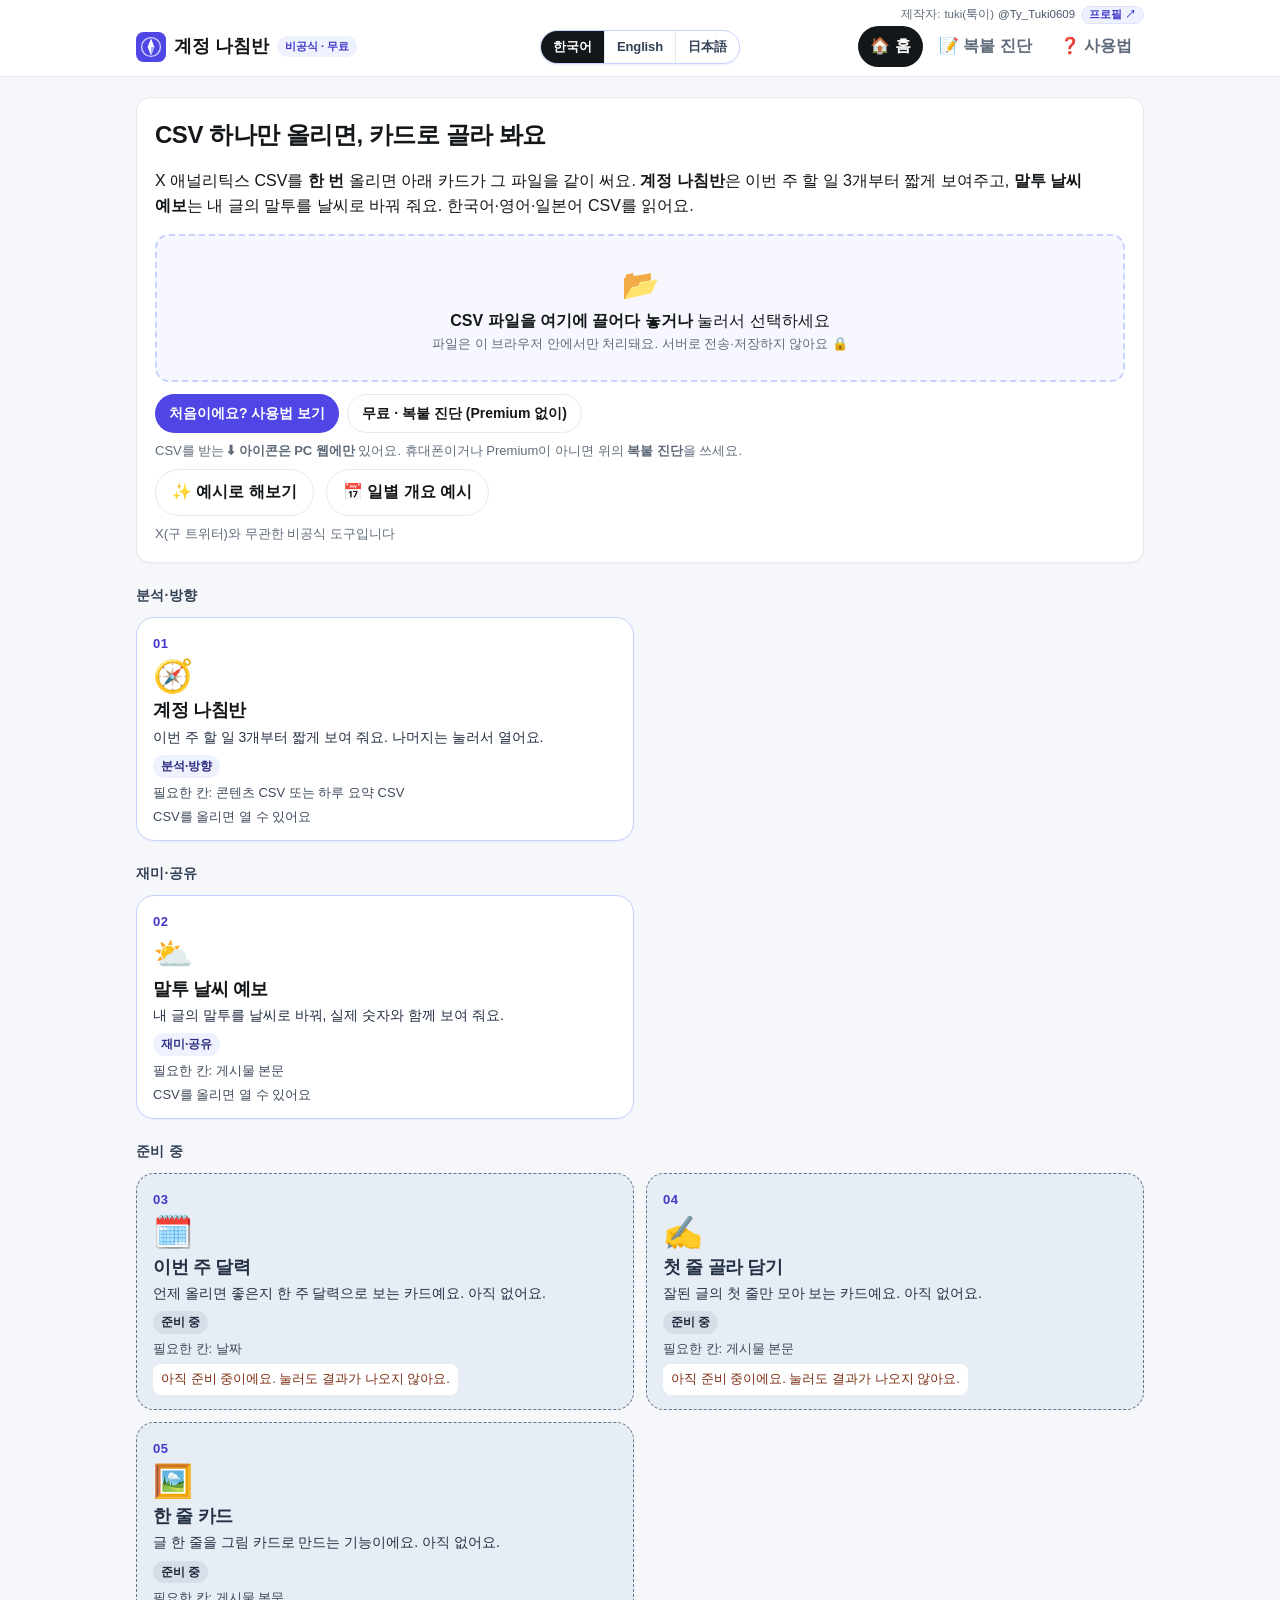
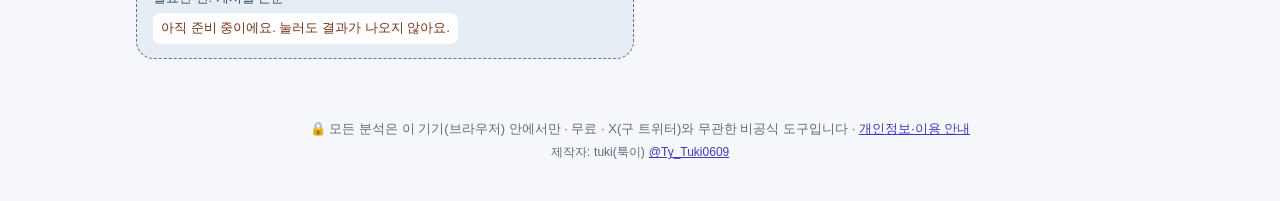
==== commit 80190058: "홈에서 CSV 한 번으로 카드 여러 개를 보게 하다 계정 나침반은 이번 주 할 일만 먼저 보여주고, 말투 날씨 예보는 글자 수를 날씨로 바꿉니다. 준비 중 카드는 열리지 않고, 홈" ====
--- a/index.html
+++ b/index.html
@@ -38,7 +38,7 @@
         <span data-i18n="brand.name">계정 나침반</span> <span class="tag" data-i18n="brand.tag">비공식 · 무료</span></div>
       <div class="lang" data-lang-toggle role="group" aria-label="Language"></div>
       <nav class="tabs" role="tablist">
-        <button class="tab active" data-tab="csv" role="tab" aria-selected="true" data-i18n="tab.csv">📊 CSV 분석</button>
+        <button class="tab active" data-tab="csv" role="tab" aria-selected="true" data-i18n="tab.csv">🏠 홈</button>
         <button class="tab" data-tab="diag" role="tab" aria-selected="false" data-i18n="tab.diag">📝 복붙 진단</button>
         <button class="tab" data-tab="help" role="tab" aria-selected="false" data-i18n="tab.help">❓ 사용법</button>
       </nav>
@@ -48,8 +48,9 @@
 <noscript><div class="wrap"><div class="alert">이 도구는 JavaScript가 필요해요. / This tool needs JavaScript. / このツールにはJavaScriptが必要です。</div></div></noscript>
 
 <main class="wrap">
-  <!-- CSV 분석 -->
+  <!-- 홈: CSV 한 번, 카드 여러 장 -->
   <section id="tab-csv" class="panel active">
+    <div id="home">
     <div class="hero card">
       <h1 data-i18n="hero.h1"></h1>
       <p data-i18n-html="hero.p"></p>
@@ -71,10 +72,16 @@
       <p class="muted small unofficial" data-i18n="notice.unofficial"></p>
       <div id="csv-error" class="alert" hidden></div>
     </div>
-
-    <div id="overview" hidden></div>
-
-    <div id="results" hidden>
+    <div id="home-status" class="banner info" aria-live="polite" hidden></div>
+    <div id="hub-board"></div>
+    </div>
+
+    <div id="card-view" hidden>
+      <button type="button" class="btn ghost back-home" id="back-home" data-i18n="hub.back">← 홈으로</button>
+      <div id="card-compass" data-card="compass" hidden>
+        <div id="compass-empty" class="card"><p data-i18n="compass.empty"></p></div>
+        <div id="overview" hidden></div>
+        <div id="results" hidden>
       <div id="sample-banner" class="banner" hidden data-i18n-html="results.sampleBanner"></div>
       <div id="col-info" class="muted small col-info"></div>
 
@@ -84,37 +91,64 @@
       <div id="actions" class="actions"></div>
       </div>
 
+      <div id="reply-box" class="banner info" hidden></div>
+
+      <p class="muted small" data-i18n="hub.moreHint"></p>
+      <div id="compass-nav" class="compass-nav" role="group">
+        <button type="button" data-sec="follow" aria-expanded="false" data-i18n="hub.sec.follow"></button>
+        <button type="button" data-sec="fit" aria-expanded="false" data-i18n="hub.sec.fit"></button>
+        <button type="button" data-sec="replies" aria-expanded="false" data-i18n="hub.sec.replies"></button>
+        <button type="button" data-sec="summary" aria-expanded="false" data-i18n="hub.sec.summary"></button>
+        <button type="button" data-sec="ideas" aria-expanded="false" data-i18n="hub.sec.ideas"></button>
+        <button type="button" data-sec="cats" aria-expanded="false" data-i18n="hub.sec.cats"></button>
+        <button type="button" data-sec="rank" aria-expanded="false" data-i18n="hub.sec.rank"></button>
+        <button type="button" data-sec="heat" aria-expanded="false" data-i18n="hub.sec.heat"></button>
+      </div>
+
+      <div id="sec-follow" class="csec" hidden>
       <div id="follow-block">
       <h2 data-i18n="results.h.fsrc"></h2>
       <div id="follow-src"></div>
       </div>
-
-      <div id="reply-box" class="banner info" hidden></div>
-
-      <h2 data-i18n="results.h.summary"></h2>
-      <div id="summary" class="kpis"></div>
-
+      </div>
+
+      <div id="sec-fit" class="csec" hidden>
       <div id="fit-block">
       <h2 data-i18n="results.h.fit"></h2>
       <div id="fit"></div>
       </div>
-
+      </div>
+
+      <div id="sec-replies" class="csec" hidden>
       <div id="rtarget-block">
       <h2 data-i18n="results.h.rtarget"></h2>
       <div id="rtarget"></div>
       </div>
-
+      </div>
+
+      <div id="sec-summary" class="csec" hidden>
+      <h2 data-i18n="results.h.summary"></h2>
+      <div id="summary" class="kpis"></div>
+      </div>
+
+      <div id="sec-ideas" class="csec" hidden>
       <h2 data-i18n="results.h.suggest"></h2>
       <div id="suggest" class="cards2"></div>
-
       <h2 data-i18n="results.h.series"></h2>
       <div id="series" class="cards3"></div>
-
+      </div>
+
+      <div id="sec-cats" class="csec" hidden>
       <h2 data-i18n="results.h.cat"></h2>
       <p class="muted small" data-i18n="results.catNote"></p>
       <div id="cat-chart" class="chart"></div>
       <div class="tbl-wrap"><table id="cat-table" class="tbl"></table></div>
-
+      <h2 data-i18n="results.h.hooks"></h2>
+      <p class="muted small" data-i18n="results.hookNote"></p>
+      <div class="tbl-wrap"><table id="hook-table" class="tbl"></table></div>
+      </div>
+
+      <div id="sec-rank" class="csec" hidden>
       <h2 data-i18n="results.h.rank"></h2>
       <div class="row gap wrap-row">
         <label class="small"><span data-i18n="rank.by"></span>
@@ -133,6 +167,9 @@
         <div class="card"><h3 data-i18n="rank.bottom"></h3><ol id="bottom5" class="posts"></ol></div>
       </div>
 
+      </div>
+
+      <div id="sec-heat" class="csec" hidden>
       <h2 data-i18n="results.h.heat"></h2>
       <div class="row gap wrap-row">
         <label class="small"><span data-i18n="heat.by"></span>
@@ -147,11 +184,12 @@
       <div id="heatmap" class="heat-wrap"></div>
       <div id="hour-blocks" class="chart"></div>
 
-      <h2 data-i18n="results.h.hooks"></h2>
-      <p class="muted small" data-i18n="results.hookNote"></p>
-      <div class="tbl-wrap"><table id="hook-table" class="tbl"></table></div>
+      </div>
 
       <p class="muted small foot-note" data-i18n="results.footnote"></p>
+        </div>
+      </div>
+      <div id="card-dynamic" hidden></div>
     </div>
   </section>
 
@@ -383,5 +421,7 @@
 <script src="app.js"></script>
 <script src="diag.js"></script>
 <script src="overview.js"></script>
+<script src="hub.js"></script>
+<script src="weather.js"></script>
 </body>
 </html>
--- a/style.css
+++ b/style.css
@@ -153,13 +153,63 @@
   h1{font-size:20px}.tabs{width:100%;justify-content:space-between}.tab{flex:1;padding:8px 4px;font-size:13.5px}
   .top-in{padding:2px 0 6px;min-height:0;gap:6px}.brand{font-size:16px}.kpi .v{font-size:20px}.card{padding:14px}
   .actions{grid-template-columns:1fr}.fsrc .v{font-size:22px}
+  .hub-grid,.wx-metrics{grid-template-columns:1fr}
+  .hub-card{min-height:0}
+  .wx-headline{font-size:22px}
+  .wx{padding:14px}
   .topbar{font-size:10.5px;gap:6px}.credit-btn{font-size:10px;padding:0 6px}
   .lang button{font-size:12.5px;padding:5px 10px}
   .steps{grid-template-columns:1fr 1fr}.step{padding:10px}.step h3{font-size:14px}
   .beginner-cta{flex:1 1 100%}
 }
 @media (max-width:420px){.steps{grid-template-columns:1fr}}
-h2,#results,#overview{scroll-margin-top:96px}
+h2,#results,#overview,#card-view,#home{scroll-margin-top:96px}
+
+/* 홈 카드 모음 */
+#home-status{margin-top:14px}
+#home-status p{margin:0}
+.hub-cat{margin:22px 0 0}
+.hub-cat h2{font-size:14px;margin:0 0 10px;letter-spacing:.02em;color:#334155}
+.hub-grid{display:grid;grid-template-columns:1fr 1fr;gap:12px}
+.hub-card{display:flex;flex-direction:column;align-items:flex-start;gap:4px;width:100%;min-width:0;text-align:left;font:inherit;color:var(--ink);background:#fff;border:1px solid #c7d2fe;border-radius:18px;padding:16px 16px 14px;min-height:168px;cursor:pointer;box-shadow:0 1px 2px rgba(79,70,229,.06)}
+.hub-card:hover{border-color:var(--pri);background:#f8f8ff}
+.hub-card:focus-visible,.back-home:focus-visible,.compass-nav button:focus-visible,#wx-share:focus-visible{outline:3px solid #4f46e5;outline-offset:2px}
+.hub-card .num{font-size:13px;font-weight:800;color:var(--pri2);letter-spacing:.04em}
+.hub-card .ic{font-size:32px;line-height:1.15}
+.hub-card .tt{font-size:18px;font-weight:800;letter-spacing:-.02em;line-height:1.35}
+.hub-card .dd{margin:0;font-size:14px;line-height:1.45;color:#243044}
+.hub-card .meta{display:flex;flex-direction:column;align-items:flex-start;gap:6px;width:100%;min-width:0;margin-top:4px}
+.hub-card .tag{display:inline-block;max-width:100%;font-size:12px;font-weight:800;background:var(--pri-soft);color:#312e81;border-radius:99px;padding:2px 8px;overflow-wrap:anywhere}
+.hub-card .tt,.hub-card .dd,.hub-card .why,.hub-card .needs{max-width:100%;overflow-wrap:anywhere}
+.hub-card .needs,.hub-card .needs.quiet{font-size:13px;color:#3d4a5c;line-height:1.4}
+.hub-card .ready-flag{font-size:13px;font-weight:800;color:#166534;background:#ecfdf3;border-radius:8px;padding:3px 8px}
+.hub-card .why{font-size:13px;line-height:1.45;color:#7c2d12;background:#ffedd5;border-radius:8px;padding:6px 8px}
+.hub-card.is-ready{border-color:#86efac}
+.hub-card.blocked{border-color:#fdba74}
+.hub-card.soon,.hub-card:disabled{opacity:1;color:#243044;background:#e7edf4;border:1px dashed #64748b;cursor:not-allowed;box-shadow:none}
+.hub-card.soon .tag,.hub-card:disabled .tag{background:#d7dee8;color:#1e293b}
+.hub-card.soon .why,.hub-card:disabled .why{background:#fff;color:#7c2d12}
+.back-home{margin:4px 0 14px;min-height:44px;font-size:16px}
+.compass-nav{display:flex;flex-wrap:wrap;gap:8px;margin:4px 0 12px}
+.compass-nav button{border:1px solid var(--line);background:#fff;border-radius:999px;padding:8px 12px;font:inherit;font-weight:800;font-size:14px;color:#1e293b;cursor:pointer}
+.compass-nav button[aria-expanded="true"]{background:var(--ink);color:#fff;border-color:var(--ink)}
+.csec{min-width:0;max-width:100%}
+#card-dynamic,#card-compass,#card-view{min-width:0;max-width:100%}
+
+/* 말투 날씨 */
+.wx{background:#fff;border:1px solid var(--line);border-radius:18px;padding:18px 16px 16px}
+.wx-flag{display:inline-block;margin:0 0 8px;background:#fde68a;color:#78350f;font-weight:800;font-size:12px;border-radius:99px;padding:3px 8px}
+.wx-kicker{margin:0;font-size:13px;font-weight:800;color:var(--pri2)}
+.wx-headline{font-size:26px;line-height:1.35;margin:6px 0 8px;letter-spacing:-.02em}
+.wx-week{margin:0 0 12px;font-weight:700;background:#eef2ff;border-radius:12px;padding:10px 12px}
+.wx-metrics{display:grid;grid-template-columns:1fr 1fr;gap:10px}
+.wx-m{border:1px solid var(--line);border-radius:14px;padding:12px;background:#fbfbfe;min-width:0}
+.wx-m-k{font-size:12px;font-weight:800;color:#4338ca}
+.wx-m-v{font-size:22px;font-weight:800;letter-spacing:-.02em;line-height:1.3}
+.wx-m-real{margin:4px 0 0;font-size:13px;color:#243044;line-height:1.45}
+.wx-note{margin:8px 0 0;font-size:13px;color:#3d4a5c}
+.wx-honest{margin:10px 0;font-size:12.5px;color:#334155}
+.wx-blocked p{margin:8px 0}
 
 #reply-box{display:grid;gap:6px;margin-top:10px}.tgl{display:flex;gap:8px;align-items:flex-start;cursor:pointer;font-weight:600;flex-wrap:wrap}.tgl input{margin-top:3px;width:18px;height:18px}
 .tgl .muted{flex-basis:100%;font-weight:400;padding-left:26px}
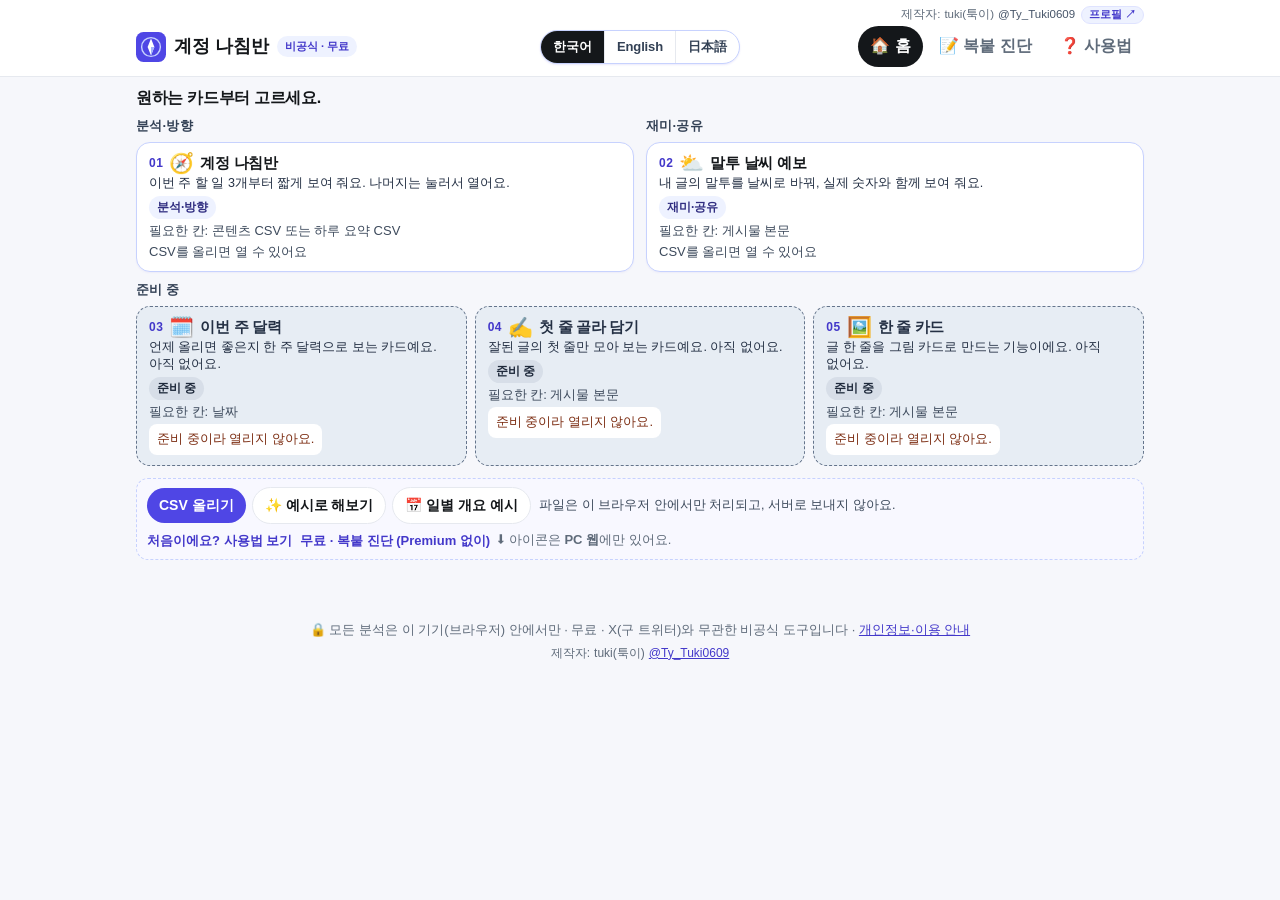
==== commit f438cbba: "홈을 카드가 먼저 보이는 바로가기 화면으로 바꾸다 소개는 한 줄이고, CSV 올리기는 카드 아래의 얇은 줄입니다. 파일이 없을 때 카드를 누르면 올리는 방법을 그 자리에서 안내하고" ====
--- a/index.html
+++ b/index.html
@@ -51,29 +51,25 @@
   <!-- 홈: CSV 한 번, 카드 여러 장 -->
   <section id="tab-csv" class="panel active">
     <div id="home">
-    <div class="hero card">
-      <h1 data-i18n="hero.h1"></h1>
-      <p data-i18n-html="hero.p"></p>
-      <div id="drop" class="drop" tabindex="0" role="button">
-        <div class="drop-ic">📂</div>
-        <div><b data-i18n="drop.title"></b> <span data-i18n="drop.title2"></span></div>
-        <div class="muted small" data-i18n="drop.sub"></div>
+      <div class="hero home-lead"><h1 data-i18n="hero.h1"></h1></div>
+      <div id="hub-board"></div>
+      <div id="drop" class="csv-strip" tabindex="0">
+        <div class="csv-actions">
+          <button type="button" id="csv-pick" class="btn" data-i18n="drop.title">CSV 올리기</button>
+          <button id="btn-sample" class="btn ghost" data-sample="sample.csv" data-i18n="btn.sample"></button>
+          <button id="btn-sample-ov" class="btn ghost" data-sample="sample_overview.csv" data-i18n="btn.sampleOv"></button>
+        </div>
+        <p class="csv-note" data-i18n="drop.sub"></p>
+        <div class="beginner">
+          <a class="beginner-cta" href="#" data-goto="help" data-i18n="home.howto">처음이에요? 사용법 보기</a>
+          <a class="beginner-cta alt" href="#" data-goto="diag" data-i18n="home.diag">무료 · 복붙 진단 (Premium 없이)</a>
+          <span class="beginner-note muted small" data-i18n-html="home.note"></span>
+        </div>
+        <div id="hub-ask" class="hub-ask" hidden role="status"><p id="hub-ask-text"></p></div>
+        <div id="home-status" aria-live="polite" hidden></div>
+        <div id="csv-error" class="alert" hidden></div>
         <input type="file" id="file" accept=".csv,text/csv,text/plain" hidden>
       </div>
-      <div class="beginner">
-        <a class="beginner-cta" href="#" data-goto="help" data-i18n="home.howto">처음이에요? 사용법 보기</a>
-        <a class="beginner-cta alt" href="#" data-goto="diag" data-i18n="home.diag">무료 · 복붙 진단 (Premium 없이)</a>
-      </div>
-      <p class="muted small beginner-note" data-i18n-html="home.note"></p>
-      <div class="row gap wrap-row">
-        <button id="btn-sample" class="btn ghost" data-sample="sample.csv" data-i18n="btn.sample"></button>
-        <button id="btn-sample-ov" class="btn ghost" data-sample="sample_overview.csv" data-i18n="btn.sampleOv"></button>
-      </div>
-      <p class="muted small unofficial" data-i18n="notice.unofficial"></p>
-      <div id="csv-error" class="alert" hidden></div>
-    </div>
-    <div id="home-status" class="banner info" aria-live="polite" hidden></div>
-    <div id="hub-board"></div>
     </div>
 
     <div id="card-view" hidden>
--- a/style.css
+++ b/style.css
@@ -32,6 +32,7 @@
 .tab{border:0;background:transparent;padding:8px 12px;border-radius:99px;font:inherit;font-weight:600;color:var(--muted);cursor:pointer}
 .tab.active{background:var(--ink);color:#fff}
 .panel{display:none;padding:20px 0 40px}.panel.active{display:block}
+#tab-csv.panel{padding-top:10px}
 
 .card{background:var(--card);border:1px solid var(--line);border-radius:var(--r);padding:18px;box-shadow:0 1px 2px rgba(0,0,0,.03)}
 h1{font-size:24px;margin:0 0 6px;letter-spacing:-.02em}
@@ -153,8 +154,7 @@
   h1{font-size:20px}.tabs{width:100%;justify-content:space-between}.tab{flex:1;padding:8px 4px;font-size:13.5px}
   .top-in{padding:2px 0 6px;min-height:0;gap:6px}.brand{font-size:16px}.kpi .v{font-size:20px}.card{padding:14px}
   .actions{grid-template-columns:1fr}.fsrc .v{font-size:22px}
-  .hub-grid,.wx-metrics{grid-template-columns:1fr}
-  .hub-card{min-height:0}
+  .wx-metrics{grid-template-columns:1fr}
   .wx-headline{font-size:22px}
   .wx{padding:14px}
   .topbar{font-size:10.5px;gap:6px}.credit-btn{font-size:10px;padding:0 6px}
@@ -165,20 +165,49 @@
 @media (max-width:420px){.steps{grid-template-columns:1fr}}
 h2,#results,#overview,#card-view,#home{scroll-margin-top:96px}
 
-/* 홈 카드 모음 */
-#home-status{margin-top:14px}
-#home-status p{margin:0}
-.hub-cat{margin:22px 0 0}
-.hub-cat h2{font-size:14px;margin:0 0 10px;letter-spacing:.02em;color:#334155}
-.hub-grid{display:grid;grid-template-columns:1fr 1fr;gap:12px}
-.hub-card{display:flex;flex-direction:column;align-items:flex-start;gap:4px;width:100%;min-width:0;text-align:left;font:inherit;color:var(--ink);background:#fff;border:1px solid #c7d2fe;border-radius:18px;padding:16px 16px 14px;min-height:168px;cursor:pointer;box-shadow:0 1px 2px rgba(79,70,229,.06)}
+/* 홈: 카드가 먼저, CSV는 아래의 얇은 줄 */
+.home-lead h1{font-size:16px;line-height:1.35;margin:0 0 8px;font-weight:800}
+#hub-board{display:grid;grid-template-columns:1fr 1fr;gap:8px 12px;align-items:start}
+#hub-board .hub-cat[data-cat="soon"]{grid-column:1 / -1}
+.hub-cat{margin:0;min-width:0}
+.hub-cat h2{font-size:13px;margin:0 0 6px;letter-spacing:.02em;color:#334155}
+.hub-grid{display:grid;grid-template-columns:1fr;gap:8px}
+.hub-cat[data-cat="soon"] .hub-grid{grid-template-columns:repeat(3,minmax(0,1fr))}
+@media (max-width:800px){
+  .hub-cat[data-cat="soon"] .hub-grid{grid-template-columns:repeat(2,minmax(0,1fr))}
+}
+.hub-card{display:flex;flex-direction:column;align-items:flex-start;gap:2px;width:100%;min-width:0;text-align:left;font:inherit;color:var(--ink);background:#fff;border:1px solid #c7d2fe;border-radius:14px;padding:10px 12px;min-height:0;cursor:pointer;box-shadow:0 1px 2px rgba(79,70,229,.06)}
 .hub-card:hover{border-color:var(--pri);background:#f8f8ff}
 .hub-card:focus-visible,.back-home:focus-visible,.compass-nav button:focus-visible,#wx-share:focus-visible{outline:3px solid #4f46e5;outline-offset:2px}
-.hub-card .num{font-size:13px;font-weight:800;color:var(--pri2);letter-spacing:.04em}
-.hub-card .ic{font-size:32px;line-height:1.15}
-.hub-card .tt{font-size:18px;font-weight:800;letter-spacing:-.02em;line-height:1.35}
-.hub-card .dd{margin:0;font-size:14px;line-height:1.45;color:#243044}
-.hub-card .meta{display:flex;flex-direction:column;align-items:flex-start;gap:6px;width:100%;min-width:0;margin-top:4px}
+.hub-card .hd{display:flex;align-items:center;gap:6px;width:100%;min-width:0}
+.hub-card .num{font-size:12px;font-weight:800;color:var(--pri2);letter-spacing:.04em;flex:0 0 auto}
+.hub-card .ic{font-size:20px;line-height:1;flex:0 0 auto}
+.hub-card .tt{font-size:15px;font-weight:800;letter-spacing:-.02em;line-height:1.25;min-width:0}
+.hub-card .dd{margin:0;font-size:12.5px;line-height:1.35;color:#243044;display:-webkit-box;-webkit-line-clamp:2;-webkit-box-orient:vertical;overflow:hidden}
+@media (max-width:800px){
+  .home-lead h1{font-size:15px;margin:0 0 4px}
+  .hub-cat h2{margin:0 0 4px}
+  #hub-board{gap:6px 8px}
+  .hub-card{padding:8px}
+  .hub-card .dd{-webkit-line-clamp:1}
+  .hub-card .meta{gap:2px;margin-top:2px}
+  .hub-card .needs:not(.quiet){display:none}
+  .hub-card .why,.hub-card .ready-flag{white-space:nowrap;overflow:hidden;text-overflow:ellipsis;max-width:100%}
+  .hub-card .why{padding:2px 6px}
+}
+.csv-strip{display:flex;flex-wrap:wrap;align-items:center;gap:6px 8px;margin:12px 0 0;padding:8px 10px;border:1px dashed #c7d2fe;border-radius:12px;background:#f8f8ff}
+.csv-strip.over,.csv-strip.need{border-color:var(--pri);background:var(--pri-soft)}
+.csv-actions{display:flex;flex-wrap:wrap;gap:6px;align-items:center}
+.csv-strip .btn{padding:7px 12px;font-size:14px}
+.csv-note{margin:0;flex:1 1 200px;font-size:12.5px;color:#3d4a5c;line-height:1.4}
+.csv-strip .beginner{flex:1 1 100%;margin:0;align-items:center}
+.csv-strip .beginner-cta,.csv-strip .beginner-cta.alt{background:transparent;color:var(--pri2);border:0;padding:0;border-radius:0;font-size:13px}
+.csv-strip .beginner-note{margin:0}
+#home-status{margin:0;flex:1 1 100%;background:#ecfdf3;border:1px solid #bbf7d0;border-radius:8px;padding:4px 8px;font-size:13px;font-weight:800;color:#166534}
+#home-status p{margin:0}
+.hub-ask{flex:1 1 100%;background:#fff;border:1px solid #c7d2fe;border-radius:10px;padding:8px 10px}
+.hub-ask p{margin:0;font-weight:800;font-size:14px}
+.hub-card .meta{display:flex;flex-direction:column;align-items:flex-start;gap:3px;width:100%;min-width:0;margin-top:2px}
 .hub-card .tag{display:inline-block;max-width:100%;font-size:12px;font-weight:800;background:var(--pri-soft);color:#312e81;border-radius:99px;padding:2px 8px;overflow-wrap:anywhere}
 .hub-card .tt,.hub-card .dd,.hub-card .why,.hub-card .needs{max-width:100%;overflow-wrap:anywhere}
 .hub-card .needs,.hub-card .needs.quiet{font-size:13px;color:#3d4a5c;line-height:1.4}
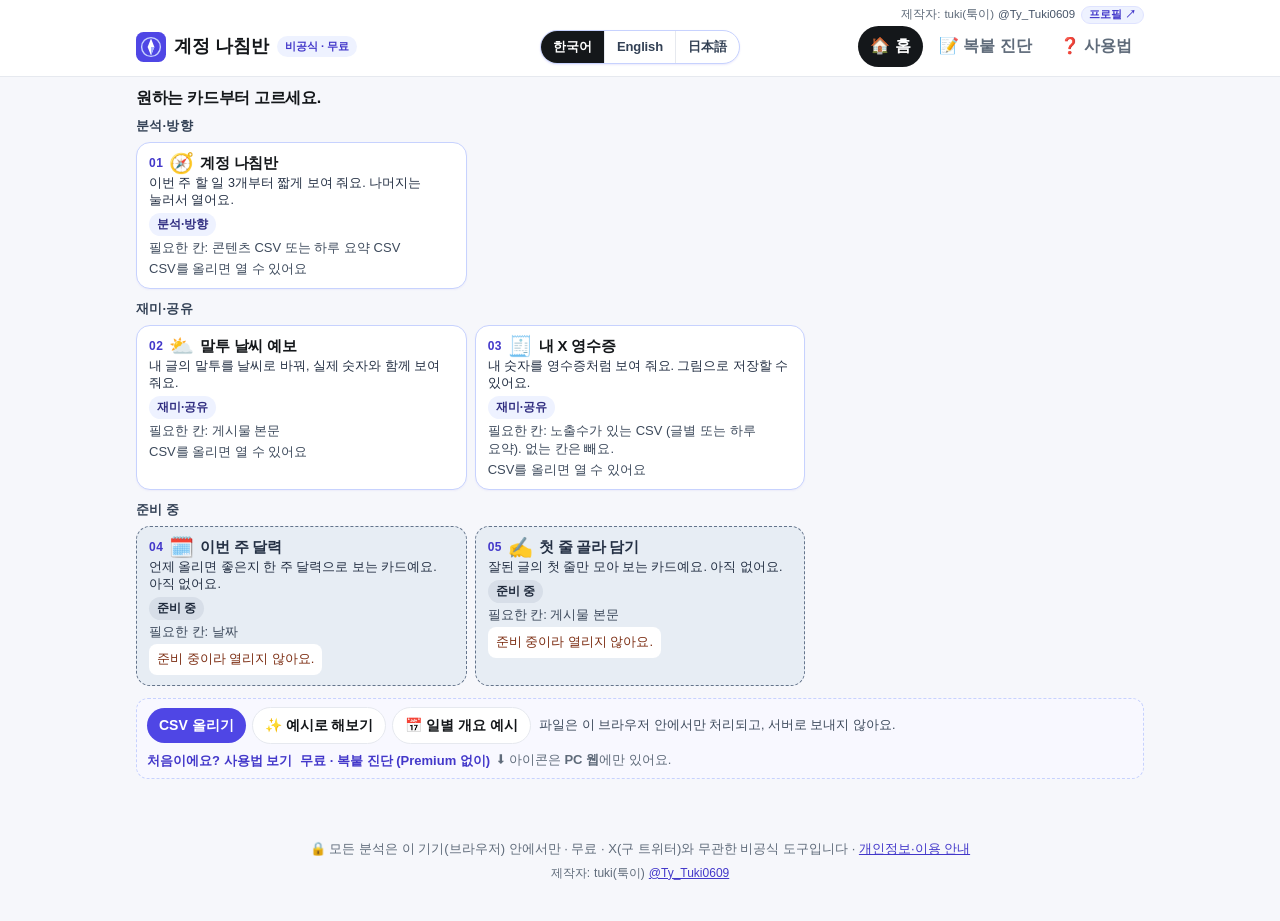
==== commit 8cf26b32: "내 X 영수증 카드를 추가했습니다 재미·공유의 3번 카드로, 올린 CSV에 있는 칸만 더해 영수증으로 보여 줍니다. 없는 칸은 0으로 채우지 않습니다.  Co-authored-by" ====
--- a/index.html
+++ b/index.html
@@ -419,5 +419,6 @@
 <script src="overview.js"></script>
 <script src="hub.js"></script>
 <script src="weather.js"></script>
+<script src="receipt.js"></script>
 </body>
 </html>
--- a/style.css
+++ b/style.css
@@ -167,18 +167,16 @@
 
 /* 홈: 카드가 먼저, CSV는 아래의 얇은 줄 */
 .home-lead h1{font-size:16px;line-height:1.35;margin:0 0 8px;font-weight:800}
-#hub-board{display:grid;grid-template-columns:1fr 1fr;gap:8px 12px;align-items:start}
-#hub-board .hub-cat[data-cat="soon"]{grid-column:1 / -1}
+#hub-board{display:flex;flex-direction:column;gap:10px}
 .hub-cat{margin:0;min-width:0}
 .hub-cat h2{font-size:13px;margin:0 0 6px;letter-spacing:.02em;color:#334155}
-.hub-grid{display:grid;grid-template-columns:1fr;gap:8px}
-.hub-cat[data-cat="soon"] .hub-grid{grid-template-columns:repeat(3,minmax(0,1fr))}
+.hub-grid{display:grid;grid-template-columns:repeat(3,minmax(0,1fr));gap:8px}
 @media (max-width:800px){
-  .hub-cat[data-cat="soon"] .hub-grid{grid-template-columns:repeat(2,minmax(0,1fr))}
+  .hub-grid{grid-template-columns:repeat(2,minmax(0,1fr))}
 }
 .hub-card{display:flex;flex-direction:column;align-items:flex-start;gap:2px;width:100%;min-width:0;text-align:left;font:inherit;color:var(--ink);background:#fff;border:1px solid #c7d2fe;border-radius:14px;padding:10px 12px;min-height:0;cursor:pointer;box-shadow:0 1px 2px rgba(79,70,229,.06)}
 .hub-card:hover{border-color:var(--pri);background:#f8f8ff}
-.hub-card:focus-visible,.back-home:focus-visible,.compass-nav button:focus-visible,#wx-share:focus-visible{outline:3px solid #4f46e5;outline-offset:2px}
+.hub-card:focus-visible,.back-home:focus-visible,.compass-nav button:focus-visible,#wx-share:focus-visible,#rc-save:focus-visible{outline:3px solid #4f46e5;outline-offset:2px}
 .hub-card .hd{display:flex;align-items:center;gap:6px;width:100%;min-width:0}
 .hub-card .num{font-size:12px;font-weight:800;color:var(--pri2);letter-spacing:.04em;flex:0 0 auto}
 .hub-card .ic{font-size:20px;line-height:1;flex:0 0 auto}
@@ -186,9 +184,9 @@
 .hub-card .dd{margin:0;font-size:12.5px;line-height:1.35;color:#243044;display:-webkit-box;-webkit-line-clamp:2;-webkit-box-orient:vertical;overflow:hidden}
 @media (max-width:800px){
   .home-lead h1{font-size:15px;margin:0 0 4px}
-  .hub-cat h2{margin:0 0 4px}
-  #hub-board{gap:6px 8px}
-  .hub-card{padding:8px}
+  .hub-cat h2{margin:0 0 2px;font-size:12px}
+  #hub-board{gap:4px}
+  .hub-card{padding:6px 8px}
   .hub-card .dd{-webkit-line-clamp:1}
   .hub-card .meta{gap:2px;margin-top:2px}
   .hub-card .needs:not(.quiet){display:none}
@@ -240,5 +238,27 @@
 .wx-honest{margin:10px 0;font-size:12.5px;color:#334155}
 .wx-blocked p{margin:8px 0}
 
+/* 내 X 영수증 */
+.rc-wrap{max-width:420px;margin:0 auto;width:100%}
+.rc-tools{display:flex;flex-wrap:wrap;gap:8px 14px;margin:0 0 8px;font-size:13px}
+.rc-tools label{display:flex;gap:6px;align-items:flex-start;font-weight:700}
+.rc-paper{background:#f6f1e6;color:#1c1917;border:1px solid #e7e0d4;border-radius:2px;padding:14px 12px 12px;font-family:ui-monospace,SFMono-Regular,Menlo,Consolas,"WenQuanYi Micro Hei","Droid Sans Fallback",monospace;box-shadow:0 6px 16px rgba(0,0,0,.06);overflow-wrap:anywhere}
+.rc-star,.rc-thanks,.rc-site{text-align:center;font-weight:800}
+.rc-star{font-size:15px;letter-spacing:.04em}
+.rc-sub{text-align:center;font-size:12px;margin:2px 0}
+.rc-rule{border:0;border-top:1px dashed #44403c;margin:8px 0}
+.rc-line{display:flex;justify-content:space-between;gap:8px;font-size:13px;line-height:1.45}
+.rc-line b{font-weight:800}
+.rc-line .u{color:#44403c}
+.rc-total{font-size:15px;font-weight:800}
+.rc-note{font-size:12.5px;line-height:1.4;margin:0}
+.rc-miss{font-size:12.5px;line-height:1.4;margin:8px 0 0;color:#7c2d12}
+.rc-bars{display:flex;align-items:stretch;gap:2px;height:36px;margin:8px 0}
+.rc-bars i{display:block;background:#1c1917;height:100%}
+.rc-thanks{margin:4px 0 0;font-size:13px}
+.rc-site{font-size:11px;font-weight:700;color:#57534e}
+.rc-flag{display:inline-block;background:#fde68a;color:#78350f;font-weight:800;font-size:12px;border-radius:99px;padding:2px 8px;margin:0 0 6px}
+.rc-honest{font-size:12.5px;color:#44403c;margin:8px 0 0}
+
 #reply-box{display:grid;gap:6px;margin-top:10px}.tgl{display:flex;gap:8px;align-items:flex-start;cursor:pointer;font-weight:600;flex-wrap:wrap}.tgl input{margin-top:3px;width:18px;height:18px}
 .tgl .muted{flex-basis:100%;font-weight:400;padding-left:26px}
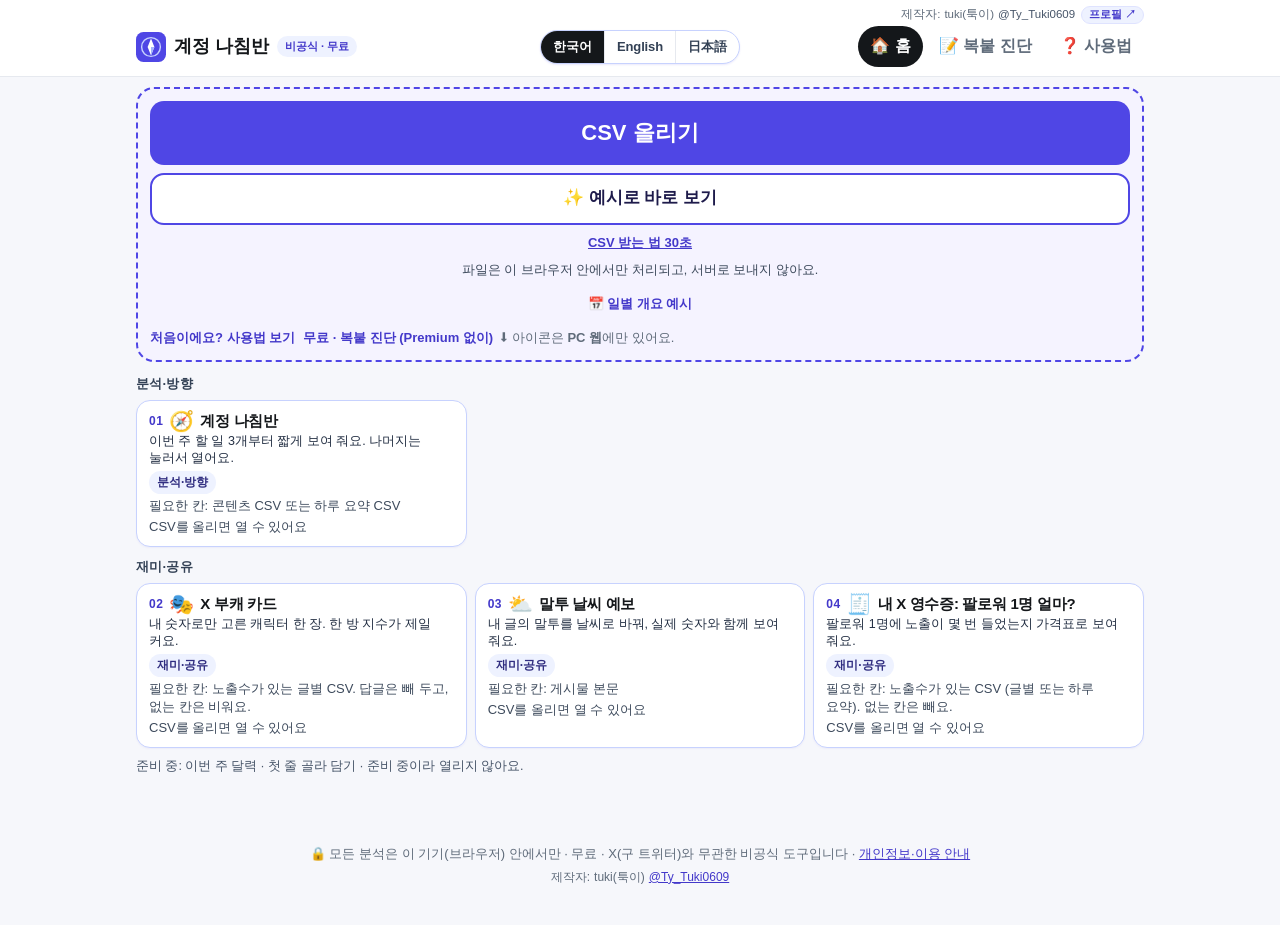
==== commit 8a2befe2: "CSV를 맨 위에 두고 X 부캐 카드와 팔로워 단가 영수증을 넣다 글별 CSV를 올리면 부캐 카드가 먼저 열리고, 같은 파일로 영수증·날씨·나침반을 본다. 영수증은 단위가 다른 합" ====
--- a/index.html
+++ b/index.html
@@ -51,15 +51,12 @@
   <!-- 홈: CSV 한 번, 카드 여러 장 -->
   <section id="tab-csv" class="panel active">
     <div id="home">
-      <div class="hero home-lead"><h1 data-i18n="hero.h1"></h1></div>
-      <div id="hub-board"></div>
-      <div id="drop" class="csv-strip" tabindex="0">
-        <div class="csv-actions">
-          <button type="button" id="csv-pick" class="btn" data-i18n="drop.title">CSV 올리기</button>
-          <button id="btn-sample" class="btn ghost" data-sample="sample.csv" data-i18n="btn.sample"></button>
-          <button id="btn-sample-ov" class="btn ghost" data-sample="sample_overview.csv" data-i18n="btn.sampleOv"></button>
-        </div>
+      <div id="drop" class="csv-hero" tabindex="0">
+        <button type="button" id="csv-pick" class="btn csv-big" data-i18n="drop.title">CSV 올리기</button>
+        <button type="button" id="btn-sample" class="btn csv-example" data-sample="sample.csv" data-i18n="btn.sample"></button>
+        <a id="csv-how" class="csv-how" href="#" data-goto="help" data-i18n="home.how30">CSV 받는 법 30초</a>
         <p class="csv-note" data-i18n="drop.sub"></p>
+        <button type="button" id="btn-sample-ov" class="csv-ov" data-sample="sample_overview.csv" data-i18n="btn.sampleOv"></button>
         <div class="beginner">
           <a class="beginner-cta" href="#" data-goto="help" data-i18n="home.howto">처음이에요? 사용법 보기</a>
           <a class="beginner-cta alt" href="#" data-goto="diag" data-i18n="home.diag">무료 · 복붙 진단 (Premium 없이)</a>
@@ -70,10 +67,12 @@
         <div id="csv-error" class="alert" hidden></div>
         <input type="file" id="file" accept=".csv,text/csv,text/plain" hidden>
       </div>
+      <div id="hub-board"></div>
     </div>
 
     <div id="card-view" hidden>
       <button type="button" class="btn ghost back-home" id="back-home" data-i18n="hub.back">← 홈으로</button>
+      <div id="card-tabs" class="card-tabs" role="tablist" hidden></div>
       <div id="card-compass" data-card="compass" hidden>
         <div id="compass-empty" class="card"><p data-i18n="compass.empty"></p></div>
         <div id="overview" hidden></div>
@@ -420,5 +419,7 @@
 <script src="hub.js"></script>
 <script src="weather.js"></script>
 <script src="receipt.js"></script>
+<script src="share.js"></script>
+<script src="persona.js"></script>
 </body>
 </html>
--- a/style.css
+++ b/style.css
@@ -165,8 +165,49 @@
 @media (max-width:420px){.steps{grid-template-columns:1fr}}
 h2,#results,#overview,#card-view,#home{scroll-margin-top:96px}
 
-/* 홈: 카드가 먼저, CSV는 아래의 얇은 줄 */
-.home-lead h1{font-size:16px;line-height:1.35;margin:0 0 8px;font-weight:800}
+/* 홈: CSV가 맨 위, 카드는 그 아래 */
+.csv-hero{display:flex;flex-direction:column;align-items:stretch;gap:8px;margin:0 0 12px;padding:12px;border:2px dashed #4f46e5;border-radius:18px;background:#f5f3ff}
+.csv-hero.over,.csv-hero.need{background:#eef2ff;border-color:#4338ca}
+.csv-hero .csv-big{min-height:64px;font-size:22px;font-weight:800;border-radius:14px;width:100%}
+.csv-hero .csv-example{min-height:52px;font-size:17px;font-weight:800;width:100%;background:#fff;color:#1e1b4b;border:2px solid #4f46e5;border-radius:14px}
+.csv-hero .csv-example:hover{background:#eef2ff}
+.csv-how{align-self:center;font-size:13px;font-weight:800;color:#4338ca}
+.csv-hero .csv-note{margin:0;text-align:center;font-size:12.5px;color:#3d4a5c}
+.csv-ov{align-self:center;background:transparent;border:0;color:#4338ca;font:inherit;font-weight:800;font-size:13px;min-height:32px;cursor:pointer}
+.soon-line{margin:0 0 8px;font-size:12.5px;line-height:1.4;color:#475569}
+.card-tabs{display:flex;flex-wrap:nowrap;gap:6px;margin:0 0 8px;overflow-x:auto}
+.card-tab{border:1px solid #c7d2fe;background:#fff;border-radius:999px;padding:8px 12px;min-height:44px;font:inherit;font-weight:800;font-size:14px;color:#1e1b4b;cursor:pointer;flex:0 0 auto}
+.card-tab.on{background:#14171a;color:#fff;border-color:#14171a}
+.share-row{display:grid;grid-template-columns:repeat(3,minmax(0,1fr));gap:6px;margin-top:10px}
+.share-row .btn{min-height:44px;padding:8px 4px;font-size:13px;border-radius:12px}
+.share-note{margin:8px 0 0;font-size:13px;font-weight:700;color:#1e293b}
+.ps-wrap{max-width:440px;margin:0 auto;width:100%}
+.ps-tools,.rc-tools{display:flex;flex-wrap:wrap;gap:8px 14px;margin:8px 0;font-size:13px}
+.ps-tools label{display:flex;gap:6px;align-items:flex-start;font-weight:700}
+.ps-visual{border-radius:18px;padding:16px 14px 12px;color:#fff}
+.ps-flag{display:inline-block;margin:0 0 6px;background:#fde68a;color:#78350f;font-weight:800;font-size:12px;border-radius:99px;padding:2px 8px}
+.ps-emoji{font-size:40px;margin:0;line-height:1}
+.ps-name{font-size:28px;line-height:1.2;margin:4px 0;font-weight:800;color:#fff}
+.ps-roast{margin:6px 0 0;font-size:15px;font-weight:700;line-height:1.4}
+.ps-play{margin:4px 0 8px;font-size:12.5px;opacity:.92}
+.ps-kicker{margin:8px 0 0;font-size:13px;font-weight:800}
+.ps-hit{font-size:42px;font-weight:800;letter-spacing:-.03em;margin:0;line-height:1.1}
+.ps-hitline{margin:4px 0 8px;font-weight:700}
+.ps-stats{display:grid;gap:6px;margin:8px 0}
+.ps-stat{display:grid;grid-template-columns:auto 1fr auto;gap:6px;align-items:center;font-size:13px;font-weight:800}
+.ps-stat b{font-size:16px}
+.ps-bar{grid-column:1 / -1;height:8px;border-radius:99px;background:rgba(255,255,255,.28);overflow:hidden}
+.ps-bar i{display:block;height:100%;background:#fff}
+.ps-miss{grid-column:2 / -1;font-weight:600;font-size:12px}
+.ps-handle,.ps-snip,.ps-foot,.ps-meta,.ps-site{margin:2px 0;font-size:12px}
+.ps-foot{font-weight:800}
+.ps-site{font-weight:700}
+.ps-why{margin-top:12px;background:#fff;border:1px solid var(--line);border-radius:12px;padding:8px 12px}
+.ps-why summary{cursor:pointer;font-weight:800}
+.ps-why ul{margin:8px 0 0;padding-left:18px}
+.ps-why li{margin:4px 0;font-size:13.5px}
+.ps-honest{font-size:12.5px;color:#334155;margin:8px 0 0}
+.ps-blocked p{margin:8px 0}
 #hub-board{display:flex;flex-direction:column;gap:10px}
 .hub-cat{margin:0;min-width:0}
 .hub-cat h2{font-size:13px;margin:0 0 6px;letter-spacing:.02em;color:#334155}
@@ -176,15 +217,20 @@
 }
 .hub-card{display:flex;flex-direction:column;align-items:flex-start;gap:2px;width:100%;min-width:0;text-align:left;font:inherit;color:var(--ink);background:#fff;border:1px solid #c7d2fe;border-radius:14px;padding:10px 12px;min-height:0;cursor:pointer;box-shadow:0 1px 2px rgba(79,70,229,.06)}
 .hub-card:hover{border-color:var(--pri);background:#f8f8ff}
-.hub-card:focus-visible,.back-home:focus-visible,.compass-nav button:focus-visible,#wx-share:focus-visible,#rc-save:focus-visible{outline:3px solid #4f46e5;outline-offset:2px}
+.hub-card:focus-visible,.back-home:focus-visible,.compass-nav button:focus-visible,#wx-share:focus-visible,#rc-save:focus-visible,#ps-save:focus-visible,#csv-pick:focus-visible,#btn-sample:focus-visible{outline:3px solid #4f46e5;outline-offset:2px}
 .hub-card .hd{display:flex;align-items:center;gap:6px;width:100%;min-width:0}
 .hub-card .num{font-size:12px;font-weight:800;color:var(--pri2);letter-spacing:.04em;flex:0 0 auto}
 .hub-card .ic{font-size:20px;line-height:1;flex:0 0 auto}
 .hub-card .tt{font-size:15px;font-weight:800;letter-spacing:-.02em;line-height:1.25;min-width:0}
 .hub-card .dd{margin:0;font-size:12.5px;line-height:1.35;color:#243044;display:-webkit-box;-webkit-line-clamp:2;-webkit-box-orient:vertical;overflow:hidden}
 @media (max-width:800px){
-  .home-lead h1{font-size:15px;margin:0 0 4px}
+  .back-home{margin:0 0 6px;min-height:40px;padding:6px 10px;font-size:14px}
+  .card-tab{padding:6px 10px;font-size:13px}
   .hub-cat h2{margin:0 0 2px;font-size:12px}
+  .csv-hero{padding:10px;gap:6px}
+  .csv-hero .csv-big{min-height:56px;font-size:20px}
+  .csv-hero .csv-example{min-height:46px;font-size:16px}
+  .share-row .btn{font-size:12px;padding:8px 2px}
   #hub-board{gap:4px}
   .hub-card{padding:6px 8px}
   .hub-card .dd{-webkit-line-clamp:1}
@@ -193,14 +239,9 @@
   .hub-card .why,.hub-card .ready-flag{white-space:nowrap;overflow:hidden;text-overflow:ellipsis;max-width:100%}
   .hub-card .why{padding:2px 6px}
 }
-.csv-strip{display:flex;flex-wrap:wrap;align-items:center;gap:6px 8px;margin:12px 0 0;padding:8px 10px;border:1px dashed #c7d2fe;border-radius:12px;background:#f8f8ff}
-.csv-strip.over,.csv-strip.need{border-color:var(--pri);background:var(--pri-soft)}
-.csv-actions{display:flex;flex-wrap:wrap;gap:6px;align-items:center}
-.csv-strip .btn{padding:7px 12px;font-size:14px}
-.csv-note{margin:0;flex:1 1 200px;font-size:12.5px;color:#3d4a5c;line-height:1.4}
-.csv-strip .beginner{flex:1 1 100%;margin:0;align-items:center}
-.csv-strip .beginner-cta,.csv-strip .beginner-cta.alt{background:transparent;color:var(--pri2);border:0;padding:0;border-radius:0;font-size:13px}
-.csv-strip .beginner-note{margin:0}
+.csv-hero .beginner{margin:0}
+.csv-hero .beginner-cta,.csv-hero .beginner-cta.alt{background:transparent;color:var(--pri2);border:0;padding:0;border-radius:0;font-size:13px;justify-content:flex-start}
+.csv-hero .beginner-note{margin:0}
 #home-status{margin:0;flex:1 1 100%;background:#ecfdf3;border:1px solid #bbf7d0;border-radius:8px;padding:4px 8px;font-size:13px;font-weight:800;color:#166534}
 #home-status p{margin:0}
 .hub-ask{flex:1 1 100%;background:#fff;border:1px solid #c7d2fe;border-radius:10px;padding:8px 10px}
@@ -240,7 +281,7 @@
 
 /* 내 X 영수증 */
 .rc-wrap{max-width:420px;margin:0 auto;width:100%}
-.rc-tools{display:flex;flex-wrap:wrap;gap:8px 14px;margin:0 0 8px;font-size:13px}
+.rc-tools{display:flex;flex-wrap:wrap;gap:8px 14px;margin:8px 0;font-size:13px}
 .rc-tools label{display:flex;gap:6px;align-items:flex-start;font-weight:700}
 .rc-paper{background:#f6f1e6;color:#1c1917;border:1px solid #e7e0d4;border-radius:2px;padding:14px 12px 12px;font-family:ui-monospace,SFMono-Regular,Menlo,Consolas,"WenQuanYi Micro Hei","Droid Sans Fallback",monospace;box-shadow:0 6px 16px rgba(0,0,0,.06);overflow-wrap:anywhere}
 .rc-star,.rc-thanks,.rc-site{text-align:center;font-weight:800}
